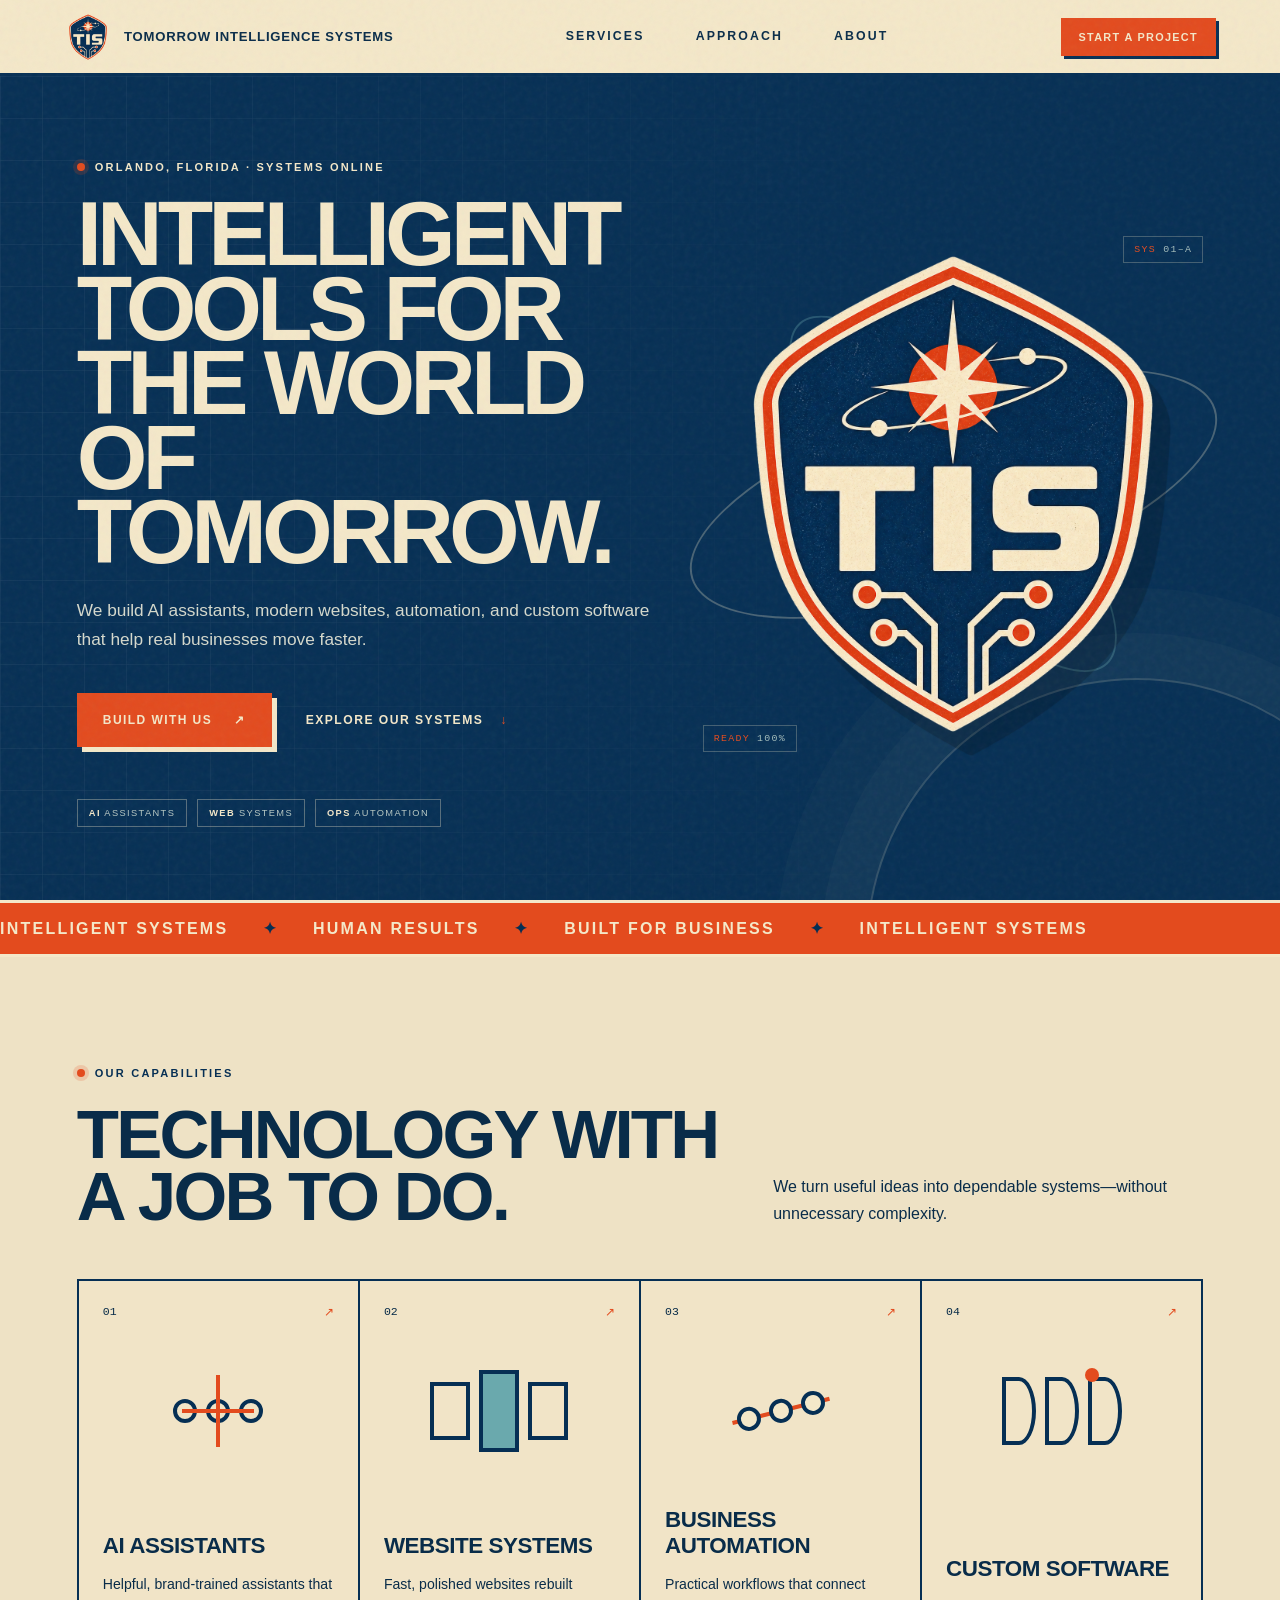
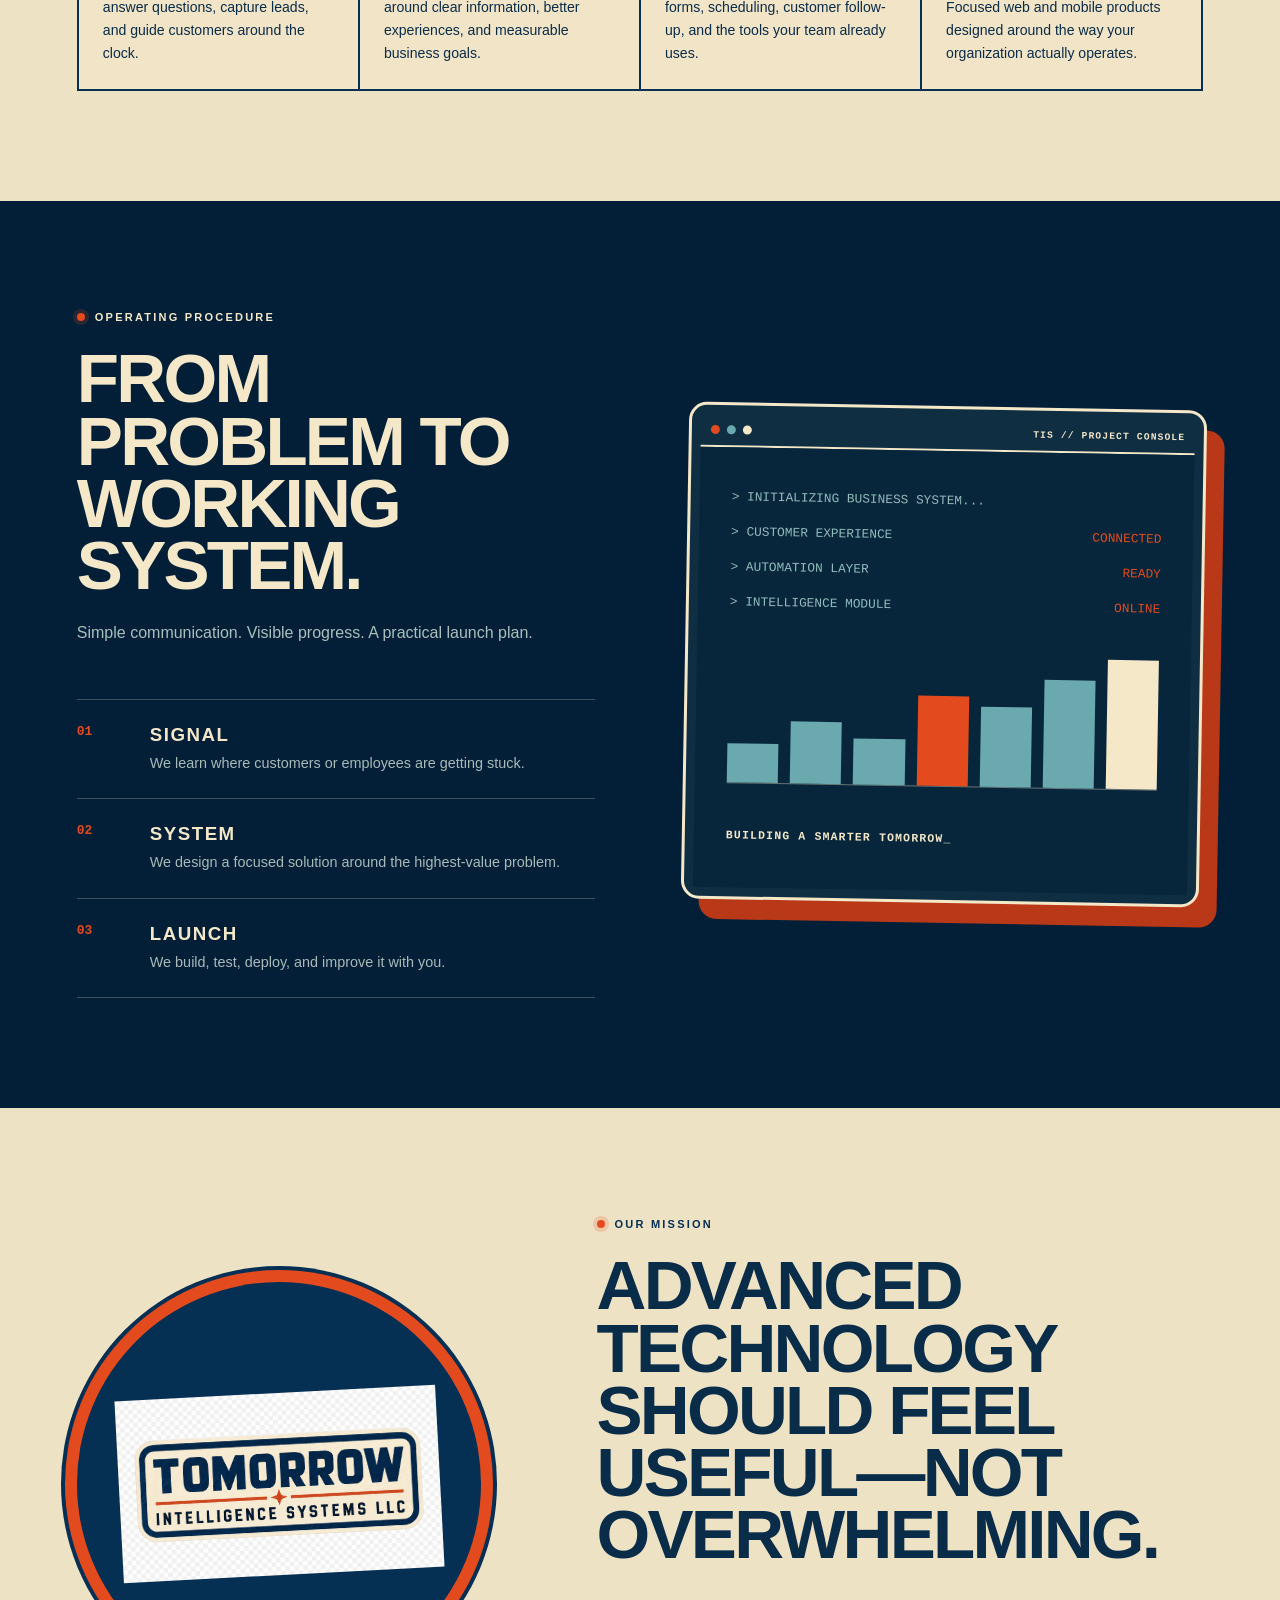
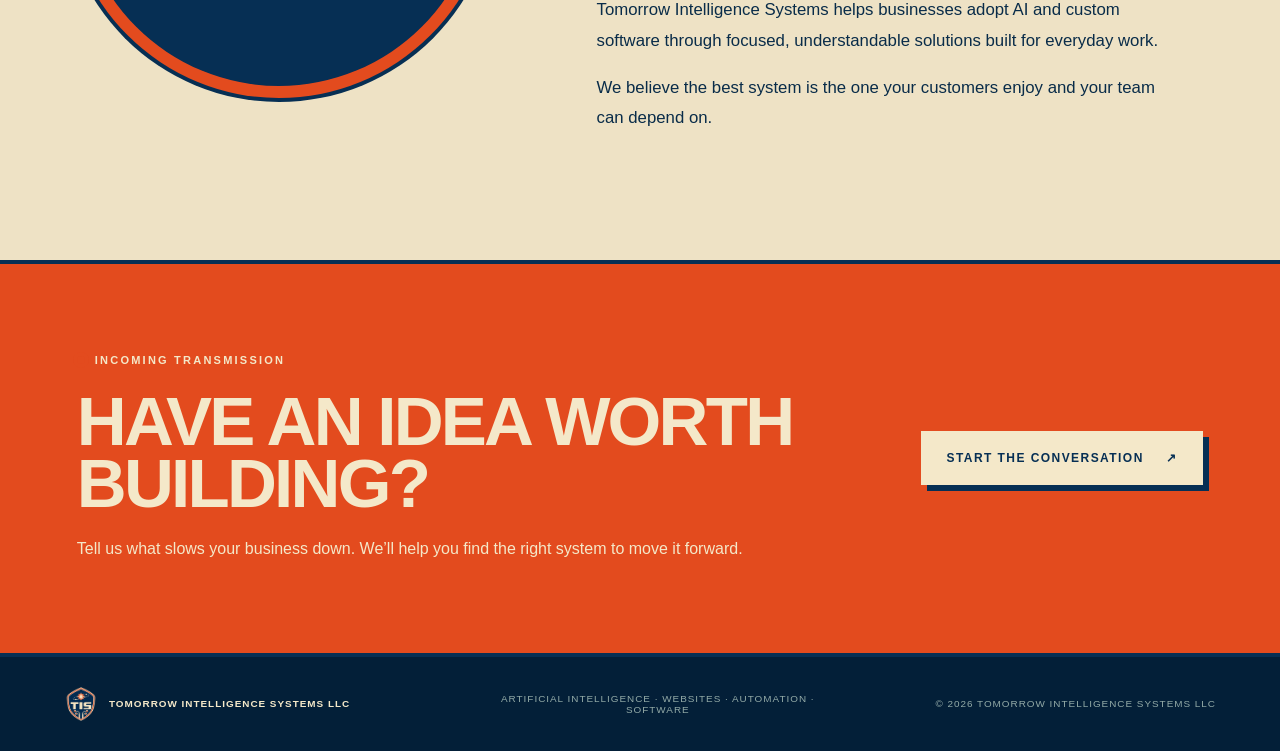
==== index.html @ aafe3230 "File uplaods for website" ====
<!doctype html>
<html lang="en">
<head>
  <meta charset="UTF-8" />
  <meta name="viewport" content="width=device-width, initial-scale=1.0" />
  <meta name="description" content="Tomorrow Intelligence Systems builds AI assistants, websites, automation, and custom software." />
  <title>Tomorrow Intelligence Systems</title>
  <link rel="stylesheet" href="styles.css" />
</head>
<body>
  <main>
    <header class="site-header">
      <a class="brand" href="#top" aria-label="Tomorrow Intelligence Systems home">
        <img src="tis-shield.png" alt="" class="brand-shield" />
        <span>Tomorrow Intelligence Systems</span>
      </a>
      <nav aria-label="Primary navigation">
        <a href="#services">Services</a>
        <a href="#approach">Approach</a>
        <a href="#about">About</a>
      </nav>
      <a class="button button-small" href="#contact">Start a project</a>
    </header>

    <section class="hero" id="top">
      <div class="hero-grid" aria-hidden="true"></div>
      <div class="hero-copy">
        <p class="eyebrow"><span></span> Orlando, Florida · Systems online</p>
        <h1>Intelligent tools for the world of tomorrow.</h1>
        <p class="hero-lede">We build AI assistants, modern websites, automation, and custom software that help real businesses move faster.</p>
        <div class="hero-actions">
          <a class="button" href="#contact">Build with us <span>↗</span></a>
          <a class="text-link" href="#services">Explore our systems <span>↓</span></a>
        </div>
        <div class="status-strip">
          <span><b>AI</b> ASSISTANTS</span>
          <span><b>WEB</b> SYSTEMS</span>
          <span><b>OPS</b> AUTOMATION</span>
        </div>
      </div>
      <div class="hero-mark">
        <div class="orbit orbit-one"></div>
        <div class="orbit orbit-two"></div>
        <img src="tis-shield.png" alt="Tomorrow Intelligence Systems TIS shield" />
        <div class="telemetry telemetry-top"><span>SYS</span> 01–A</div>
        <div class="telemetry telemetry-bottom"><span>READY</span> 100%</div>
      </div>
    </section>

    <section class="marquee" aria-label="Company capabilities">
      <div>INTELLIGENT SYSTEMS <i>✦</i> HUMAN RESULTS <i>✦</i> BUILT FOR BUSINESS <i>✦</i> INTELLIGENT SYSTEMS</div>
    </section>

    <section class="section services" id="services">
      <div class="section-heading">
        <div><p class="eyebrow dark"><span></span> Our capabilities</p><h2>Technology with a job to do.</h2></div>
        <p>We turn useful ideas into dependable systems—without unnecessary complexity.</p>
      </div>
      <div class="service-grid">
        <article class="service-card"><div class="card-top"><span>01</span><i>↗</i></div><div class="service-icon icon-01" aria-hidden="true"><b></b><b></b><b></b></div><h3>AI Assistants</h3><p>Helpful, brand-trained assistants that answer questions, capture leads, and guide customers around the clock.</p></article>
        <article class="service-card"><div class="card-top"><span>02</span><i>↗</i></div><div class="service-icon icon-02" aria-hidden="true"><b></b><b></b><b></b></div><h3>Website Systems</h3><p>Fast, polished websites rebuilt around clear information, better experiences, and measurable business goals.</p></article>
        <article class="service-card"><div class="card-top"><span>03</span><i>↗</i></div><div class="service-icon icon-03" aria-hidden="true"><b></b><b></b><b></b></div><h3>Business Automation</h3><p>Practical workflows that connect forms, scheduling, customer follow-up, and the tools your team already uses.</p></article>
        <article class="service-card"><div class="card-top"><span>04</span><i>↗</i></div><div class="service-icon icon-04" aria-hidden="true"><b></b><b></b><b></b></div><h3>Custom Software</h3><p>Focused web and mobile products designed around the way your organization actually operates.</p></article>
      </div>
    </section>

    <section class="section approach" id="approach">
      <div class="approach-panel">
        <p class="eyebrow"><span></span> Operating procedure</p><h2>From problem to working system.</h2>
        <p class="approach-intro">Simple communication. Visible progress. A practical launch plan.</p>
        <div class="steps">
          <div class="step"><strong>01</strong><div><h3>Signal</h3><p>We learn where customers or employees are getting stuck.</p></div></div>
          <div class="step"><strong>02</strong><div><h3>System</h3><p>We design a focused solution around the highest-value problem.</p></div></div>
          <div class="step"><strong>03</strong><div><h3>Launch</h3><p>We build, test, deploy, and improve it with you.</p></div></div>
        </div>
      </div>
      <div class="console" aria-hidden="true">
        <div class="console-bar"><span></span><span></span><span></span><b>TIS // PROJECT CONSOLE</b></div>
        <div class="console-screen">
          <p>&gt; INITIALIZING BUSINESS SYSTEM...</p><p>&gt; CUSTOMER EXPERIENCE <span>CONNECTED</span></p><p>&gt; AUTOMATION LAYER <span>READY</span></p><p>&gt; INTELLIGENCE MODULE <span>ONLINE</span></p>
          <div class="console-chart"><i></i><i></i><i></i><i></i><i></i><i></i><i></i></div><strong>BUILDING A SMARTER TOMORROW_</strong>
        </div>
      </div>
    </section>

    <section class="section about" id="about">
      <div class="about-mark"><img src="tis-nameplate.png" alt="Tomorrow Intelligence Systems LLC" /></div>
      <div class="about-copy">
        <p class="eyebrow dark"><span></span> Our mission</p><h2>Advanced technology should feel useful—not overwhelming.</h2>
        <p>Tomorrow Intelligence Systems helps businesses adopt AI and custom software through focused, understandable solutions built for everyday work.</p>
        <p>We believe the best system is the one your customers enjoy and your team can depend on.</p>
      </div>
    </section>

    <section class="contact" id="contact">
      <div><p class="eyebrow"><span></span> Incoming transmission</p><h2>Have an idea worth building?</h2><p>Tell us what slows your business down. We’ll help you find the right system to move it forward.</p></div>
      <a class="button button-light" href="mailto:hello@tomorrowintelligencesystems.com">Start the conversation <span>↗</span></a>
    </section>

    <footer>
      <div class="footer-brand"><img src="tis-shield.png" alt="" /><span>Tomorrow Intelligence Systems LLC</span></div>
      <p>Artificial intelligence · Websites · Automation · Software</p><p>© 2026 Tomorrow Intelligence Systems LLC</p>
    </footer>
  </main>
</body>
</html>
---- styles.css ----
:root { --navy:#062f54; --deep:#031f38; --cream:#f4e8c9; --paper:#eee2c5; --orange:#e34b1e; --orange-dark:#b93818; --teal:#6aa9ad; --ink:#092c49; }
*{box-sizing:border-box}html{scroll-behavior:smooth}body{margin:0;background:var(--paper);color:var(--ink);font-family:"Arial Narrow","Roboto Condensed",Arial,sans-serif}a{color:inherit;text-decoration:none}img{display:block;max-width:100%}
body::before{content:"";position:fixed;inset:0;pointer-events:none;z-index:20;opacity:.16;background-image:url("data:image/svg+xml,%3Csvg viewBox='0 0 180 180' xmlns='http://www.w3.org/2000/svg'%3E%3Cfilter id='n'%3E%3CfeTurbulence type='fractalNoise' baseFrequency='.85' numOctaves='3' stitchTiles='stitch'/%3E%3C/filter%3E%3Crect width='100%25' height='100%25' filter='url(%23n)' opacity='.32'/%3E%3C/svg%3E")}
.site-header{height:76px;display:flex;align-items:center;justify-content:space-between;gap:24px;padding:0 5vw;background:var(--cream);border-bottom:3px solid var(--navy);position:sticky;top:0;z-index:15}.brand{display:flex;align-items:center;gap:12px;font-weight:900;text-transform:uppercase;letter-spacing:.06em;font-size:.82rem}.brand-shield{width:48px;height:58px;object-fit:contain}nav{display:flex;gap:clamp(22px,4vw,52px);font-size:.77rem;font-weight:800;text-transform:uppercase;letter-spacing:.17em}nav a{padding:10px 0;border-bottom:2px solid transparent}nav a:hover{border-color:var(--orange)}
.button{display:inline-flex;align-items:center;justify-content:center;gap:22px;min-height:54px;padding:0 24px;background:var(--orange);color:var(--cream);border:2px solid var(--orange);box-shadow:5px 5px 0 var(--cream);font-weight:900;text-transform:uppercase;letter-spacing:.12em;font-size:.75rem;transition:.2s ease}.button:hover{transform:translate(3px,3px);box-shadow:2px 2px 0 var(--cream)}.button-small{min-height:38px;padding:0 16px;box-shadow:3px 3px 0 var(--navy);font-size:.68rem}
.hero{min-height:calc(100vh - 76px);position:relative;overflow:hidden;display:grid;grid-template-columns:1.08fr .92fr;align-items:center;gap:3vw;padding:72px 6vw 60px;background:var(--navy);color:var(--cream)}.hero::after{content:"";position:absolute;width:42vw;height:42vw;min-width:440px;min-height:440px;right:-10vw;bottom:-25vw;border:2px solid rgba(244,232,201,.18);border-radius:50%;box-shadow:0 0 0 45px rgba(244,232,201,.025),0 0 0 90px rgba(244,232,201,.02)}.hero-grid{position:absolute;inset:0;opacity:.09;background-image:linear-gradient(rgba(255,255,255,.5) 1px,transparent 1px),linear-gradient(90deg,rgba(255,255,255,.5) 1px,transparent 1px);background-size:42px 42px;mask-image:linear-gradient(90deg,#000,transparent 75%)}.hero-copy,.hero-mark{position:relative;z-index:2}
.eyebrow{display:flex;align-items:center;gap:10px;margin:0 0 24px;color:var(--cream);font-size:.69rem;font-weight:900;letter-spacing:.2em;text-transform:uppercase}.eyebrow span{width:8px;height:8px;background:var(--orange);border-radius:50%;box-shadow:0 0 0 4px rgba(227,75,30,.18)}.eyebrow.dark{color:var(--navy)}h1,h2,h3,p{margin-top:0}h1{max-width:780px;margin-bottom:26px;font-size:clamp(4rem,7.1vw,8.2rem);line-height:.82;letter-spacing:-.055em;text-transform:uppercase}.hero-lede{max-width:670px;color:#d5d9cd;font-family:Arial,sans-serif;font-size:clamp(1rem,1.35vw,1.25rem);line-height:1.7}.hero-actions{display:flex;align-items:center;gap:34px;margin:38px 0 52px}.text-link{font-size:.76rem;font-weight:900;letter-spacing:.12em;text-transform:uppercase}.text-link span{color:var(--orange);margin-left:12px}.status-strip{display:flex;gap:10px;flex-wrap:wrap}.status-strip span{padding:8px 11px;border:1px solid rgba(244,232,201,.34);color:#b9cac5;font-size:.58rem;letter-spacing:.15em}.status-strip b{color:var(--cream)}
.hero-mark{min-height:600px;display:grid;place-items:center}.hero-mark img{width:min(38vw,510px);position:relative;z-index:3;filter:drop-shadow(18px 24px 0 rgba(0,0,0,.18))}.orbit{position:absolute;width:110%;height:32%;border:2px solid rgba(244,232,201,.28);border-radius:50%;transform:rotate(-18deg)}.orbit-two{width:92%;height:25%;transform:rotate(48deg);border-color:rgba(106,169,173,.32)}.telemetry{position:absolute;padding:7px 10px;border:1px solid rgba(244,232,201,.26);color:#a5bebc;font-family:monospace;font-size:.62rem;letter-spacing:.13em}.telemetry span{color:var(--orange)}.telemetry-top{top:7%;right:0}.telemetry-bottom{left:0;bottom:7%}
.marquee{overflow:hidden;padding:16px 0;background:var(--orange);color:var(--cream);border-block:3px solid var(--cream);font-weight:900;letter-spacing:.14em;white-space:nowrap;text-transform:uppercase}.marquee div{width:max-content;animation:travel 22s linear infinite}.marquee i{padding:0 28px;font-style:normal;color:var(--navy)}@keyframes travel{to{transform:translateX(-35%)}}
.section{padding:110px 6vw}.section-heading{display:flex;align-items:flex-end;justify-content:space-between;gap:40px;margin-bottom:52px}.section-heading h2,.approach h2,.about h2,.contact h2{max-width:820px;margin:0;font-size:clamp(2.8rem,5.4vw,6rem);line-height:.9;letter-spacing:-.04em;text-transform:uppercase}.section-heading>p{max-width:430px;margin:0;font-family:Arial,sans-serif;line-height:1.7}
.service-grid{display:grid;grid-template-columns:repeat(4,1fr);border-top:2px solid var(--navy);border-left:2px solid var(--navy)}.service-card{min-height:410px;padding:24px;border-right:2px solid var(--navy);border-bottom:2px solid var(--navy);background:rgba(244,232,201,.54);display:flex;flex-direction:column}.card-top{display:flex;justify-content:space-between;font-family:monospace;font-size:.72rem}.card-top i{color:var(--orange);font-style:normal}.service-icon{height:120px;margin:32px 0;position:relative;display:flex;align-items:center;justify-content:center;gap:9px}.service-icon b{display:block;width:24px;height:24px;border:4px solid var(--navy);border-radius:50%}.service-icon::before,.service-icon::after{content:"";position:absolute;background:var(--orange)}.icon-01::before{width:72px;height:4px}.icon-01::after{width:4px;height:72px}.icon-02 b{border-radius:0;width:40px;height:58px}.icon-02 b:nth-child(2){height:82px;background:var(--teal)}.icon-03{transform:rotate(-14deg)}.icon-03::before{width:100px;height:4px}.icon-03 b{background:var(--cream);z-index:2}.icon-04 b{border-radius:0 50% 50% 0;width:34px;height:68px}.icon-04::after{width:14px;height:14px;border-radius:50%;top:17px;right:34%}.service-card h3{margin:auto 0 14px;font-size:1.4rem;text-transform:uppercase;letter-spacing:-.02em}.service-card p{margin-bottom:0;font-family:Arial,sans-serif;font-size:.88rem;line-height:1.65}
.approach{display:grid;grid-template-columns:1fr 1fr;gap:7vw;background:var(--deep);color:var(--cream)}.approach-intro{max-width:500px;color:#aac0bc;font-family:Arial,sans-serif;line-height:1.65;margin-top:24px}.steps{margin-top:52px;border-top:1px solid rgba(244,232,201,.24)}.step{display:grid;grid-template-columns:55px 1fr;gap:18px;padding:24px 0;border-bottom:1px solid rgba(244,232,201,.24)}.step strong{color:var(--orange);font-family:monospace}.step h3{margin-bottom:7px;text-transform:uppercase;letter-spacing:.08em}.step p{margin:0;color:#a8bbb8;font-family:Arial,sans-serif;font-size:.9rem;line-height:1.5}
.console{align-self:center;border:3px solid var(--cream);border-radius:18px;padding:9px;background:#102e42;box-shadow:18px 20px 0 var(--orange-dark);transform:rotate(1deg)}.console-bar{display:flex;align-items:center;gap:7px;padding:10px;border-bottom:2px solid var(--cream)}.console-bar span{width:9px;height:9px;background:var(--orange);border-radius:50%}.console-bar span:nth-child(2){background:var(--teal)}.console-bar span:nth-child(3){background:var(--cream)}.console-bar b{margin-left:auto;font-family:monospace;font-size:.6rem;letter-spacing:.12em}.console-screen{min-height:440px;padding:42px 32px;background:#07263b;font-family:monospace;color:#91bdbc}.console-screen p{margin-bottom:20px;font-size:clamp(.65rem,1vw,.85rem)}.console-screen span{float:right;color:var(--orange)}.console-chart{height:130px;margin:44px 0;display:flex;align-items:end;gap:12px;border-bottom:1px solid rgba(244,232,201,.4)}.console-chart i{flex:1;height:30%;background:var(--teal)}.console-chart i:nth-child(2){height:48%}.console-chart i:nth-child(3){height:36%}.console-chart i:nth-child(4){height:70%;background:var(--orange)}.console-chart i:nth-child(5){height:62%}.console-chart i:nth-child(6){height:84%}.console-chart i:nth-child(7){height:100%;background:var(--cream)}.console-screen>strong{color:var(--cream);font-size:.72rem;letter-spacing:.1em}
.about{display:grid;grid-template-columns:.9fr 1.1fr;align-items:center;gap:9vw}.about-mark{padding:42px;background:var(--navy);border-radius:50%;aspect-ratio:1;display:grid;place-items:center;box-shadow:0 0 0 12px var(--orange),0 0 0 16px var(--navy)}.about-mark img{transform:rotate(-3deg)}.about-copy>p:not(.eyebrow){max-width:650px;font-family:Arial,sans-serif;font-size:1.05rem;line-height:1.8}.about-copy h2{margin-bottom:30px}
.contact{padding:90px 6vw;display:flex;align-items:center;justify-content:space-between;gap:50px;background:var(--orange);color:var(--cream);border-block:4px solid var(--navy)}.contact h2{max-width:780px}.contact p:not(.eyebrow){max-width:670px;margin:22px 0 0;font-family:Arial,sans-serif;line-height:1.65}.button-light{flex-shrink:0;background:var(--cream);color:var(--navy);border-color:var(--cream);box-shadow:6px 6px 0 var(--navy)}
footer{padding:30px 5vw;display:grid;grid-template-columns:1.1fr 1fr 1fr;align-items:center;gap:25px;background:var(--deep);color:#93aaa7;font-size:.62rem;letter-spacing:.1em;text-transform:uppercase}.footer-brand{display:flex;align-items:center;gap:11px;color:var(--cream);font-weight:900}.footer-brand img{width:34px}footer p{margin:0;text-align:center}footer p:last-child{text-align:right}
@media(max-width:1000px){nav{display:none}.hero{grid-template-columns:1fr;padding-top:70px}.hero-mark{min-height:470px}.hero-mark img{width:min(72vw,460px)}.service-grid{grid-template-columns:repeat(2,1fr)}.approach{grid-template-columns:1fr}.about{grid-template-columns:1fr}.about-mark{max-width:590px;margin:0 auto}.contact{align-items:flex-start;flex-direction:column}}
@media(max-width:650px){.site-header{height:66px;padding:0 18px}.brand span{display:none}.brand-shield{width:40px;height:48px}.button-small{font-size:.6rem}.hero{min-height:auto;padding:62px 22px 50px}h1{font-size:clamp(3.45rem,18vw,5.4rem)}.hero-actions{align-items:flex-start;flex-direction:column;gap:24px}.hero-mark{min-height:390px}.hero-mark img{width:82vw}.section{padding:76px 22px}.section-heading{align-items:flex-start;flex-direction:column}.service-grid{grid-template-columns:1fr}.service-card{min-height:360px}.approach{padding-inline:22px}.console-screen{min-height:360px;padding:30px 18px}.about-mark{padding:24px}.contact{padding:70px 22px}footer{grid-template-columns:1fr;text-align:left}footer p,footer p:last-child{text-align:left}}
@media(prefers-reduced-motion:reduce){*{scroll-behavior:auto!important;animation-duration:.01ms!important;animation-iteration-count:1!important}}
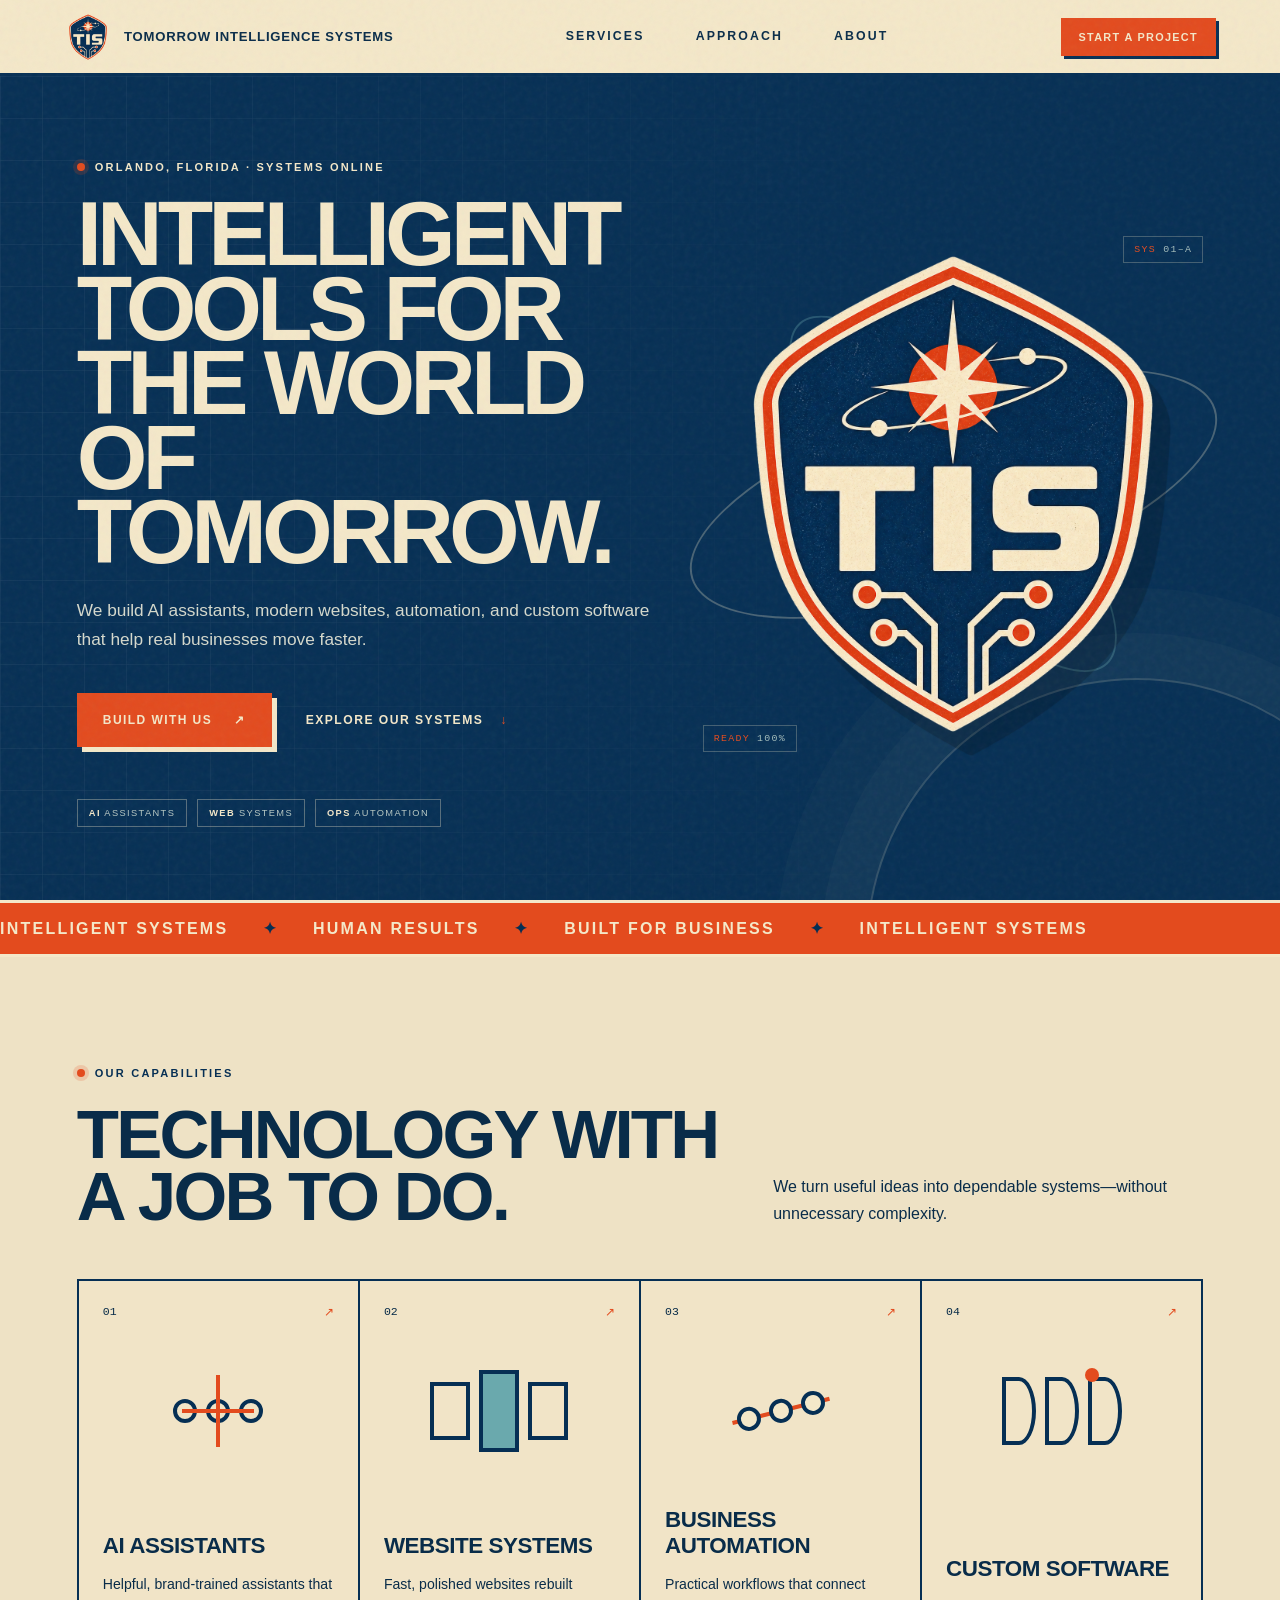
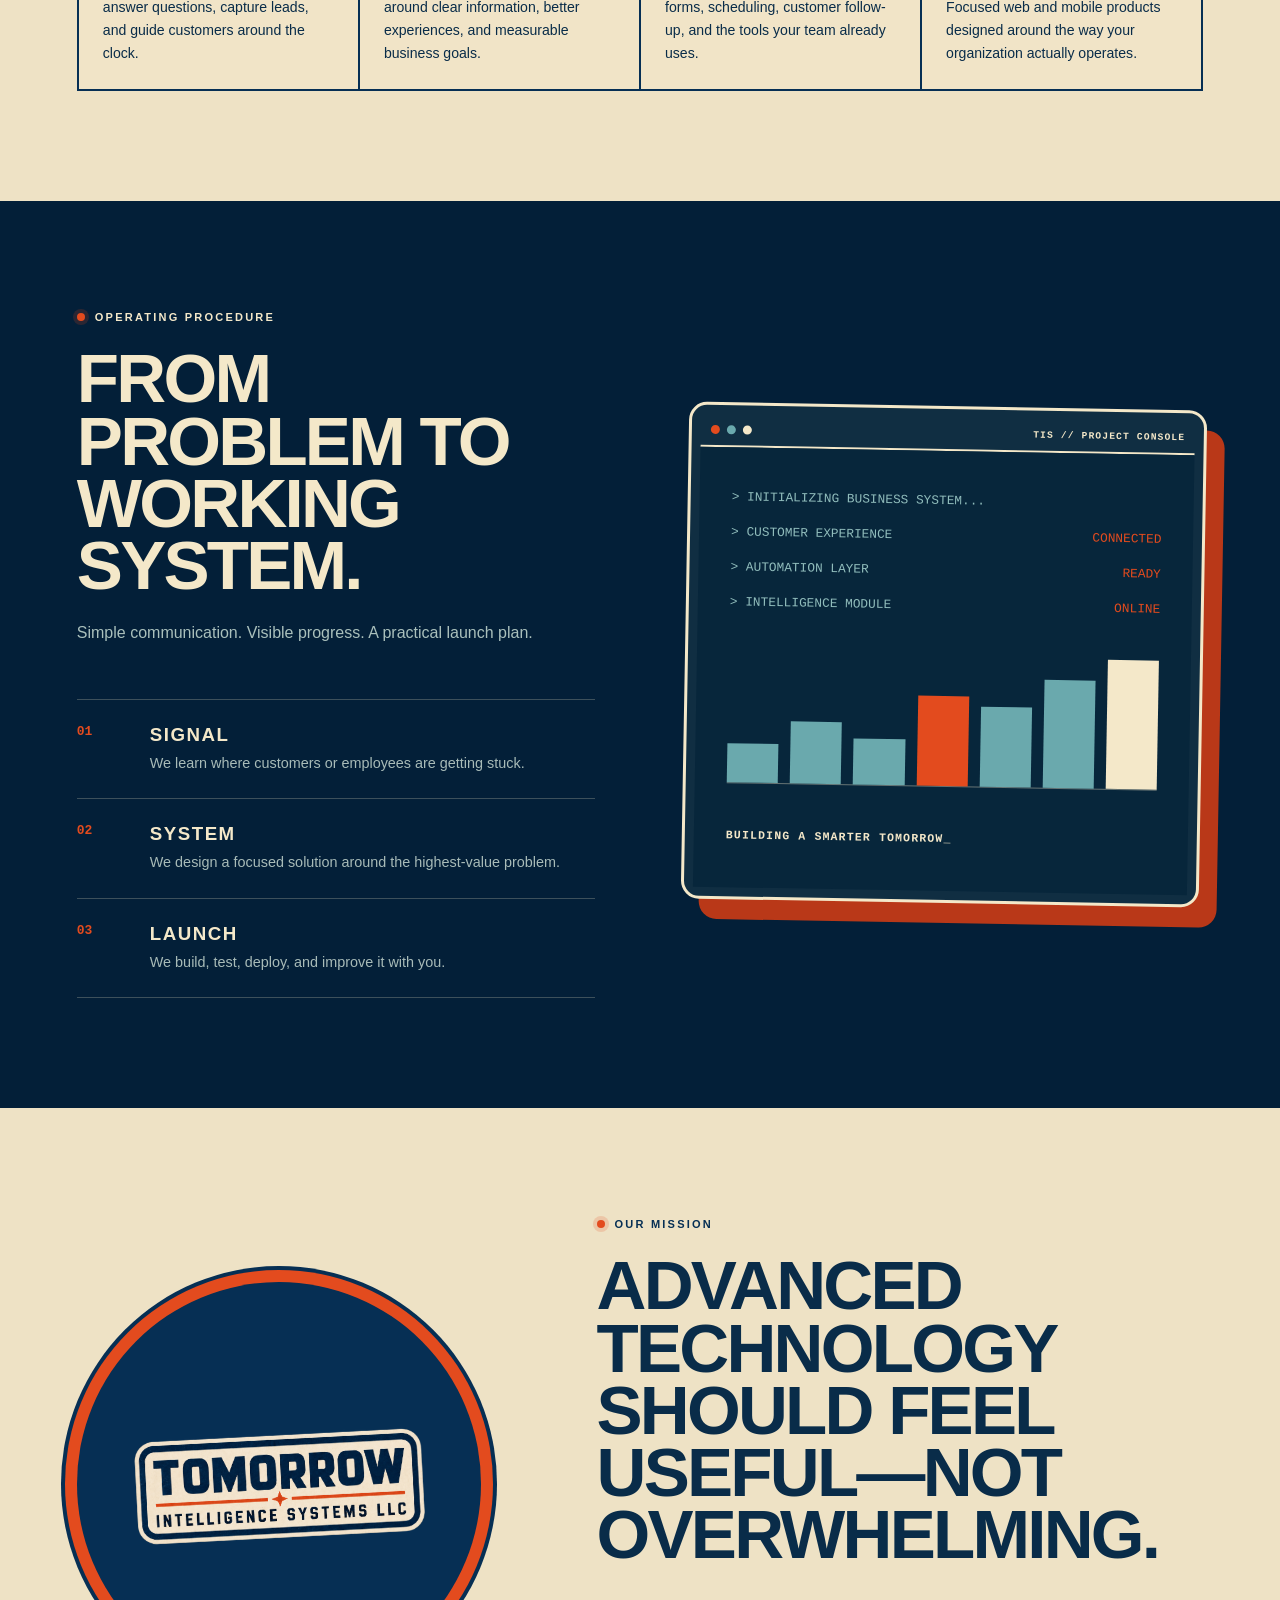
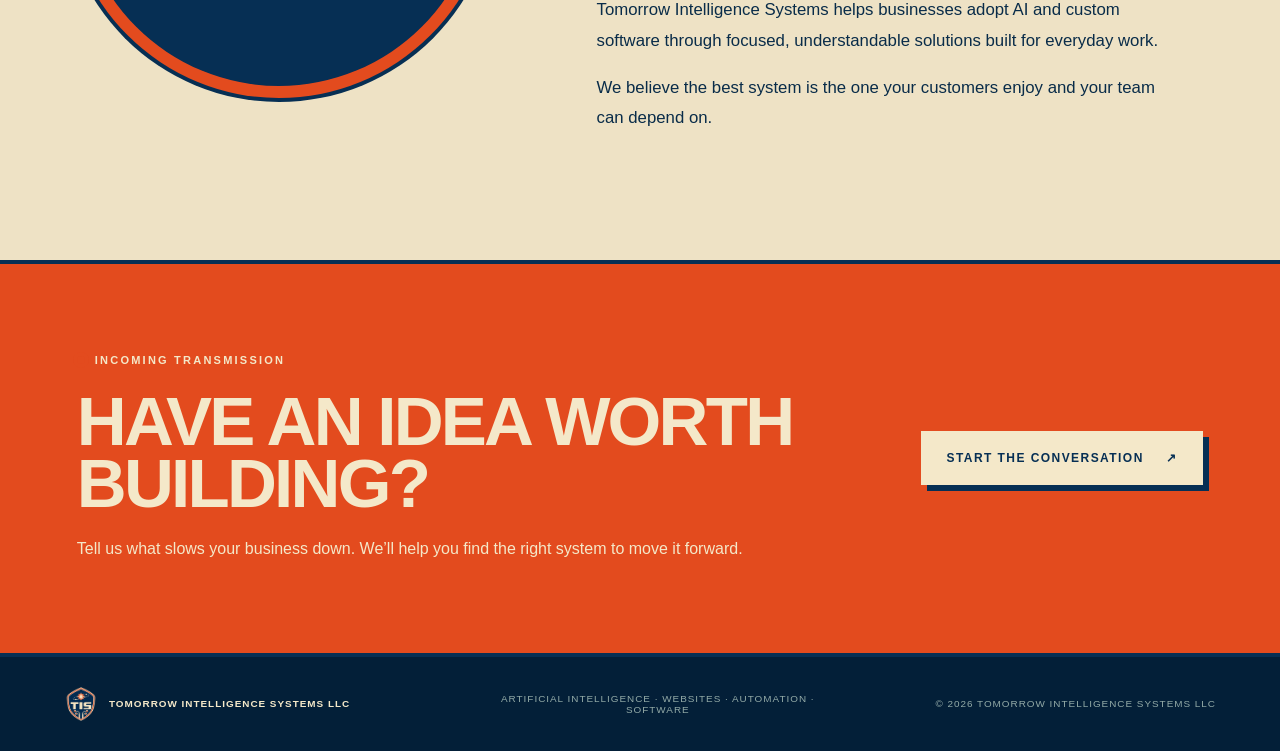
==== commit c50c8cfe: "Update contact email in index.html" ====
--- a/index.html
+++ b/index.html
@@ -94,7 +94,7 @@
 
     <section class="contact" id="contact">
       <div><p class="eyebrow"><span></span> Incoming transmission</p><h2>Have an idea worth building?</h2><p>Tell us what slows your business down. We’ll help you find the right system to move it forward.</p></div>
-      <a class="button button-light" href="mailto:hello@tomorrowintelligencesystems.com">Start the conversation <span>↗</span></a>
+      <a class="button button-light" href="mailto:tomorrowintelligencesystems@gmail.com">Start the conversation <span>↗</span></a>
     </section>
 
     <footer>
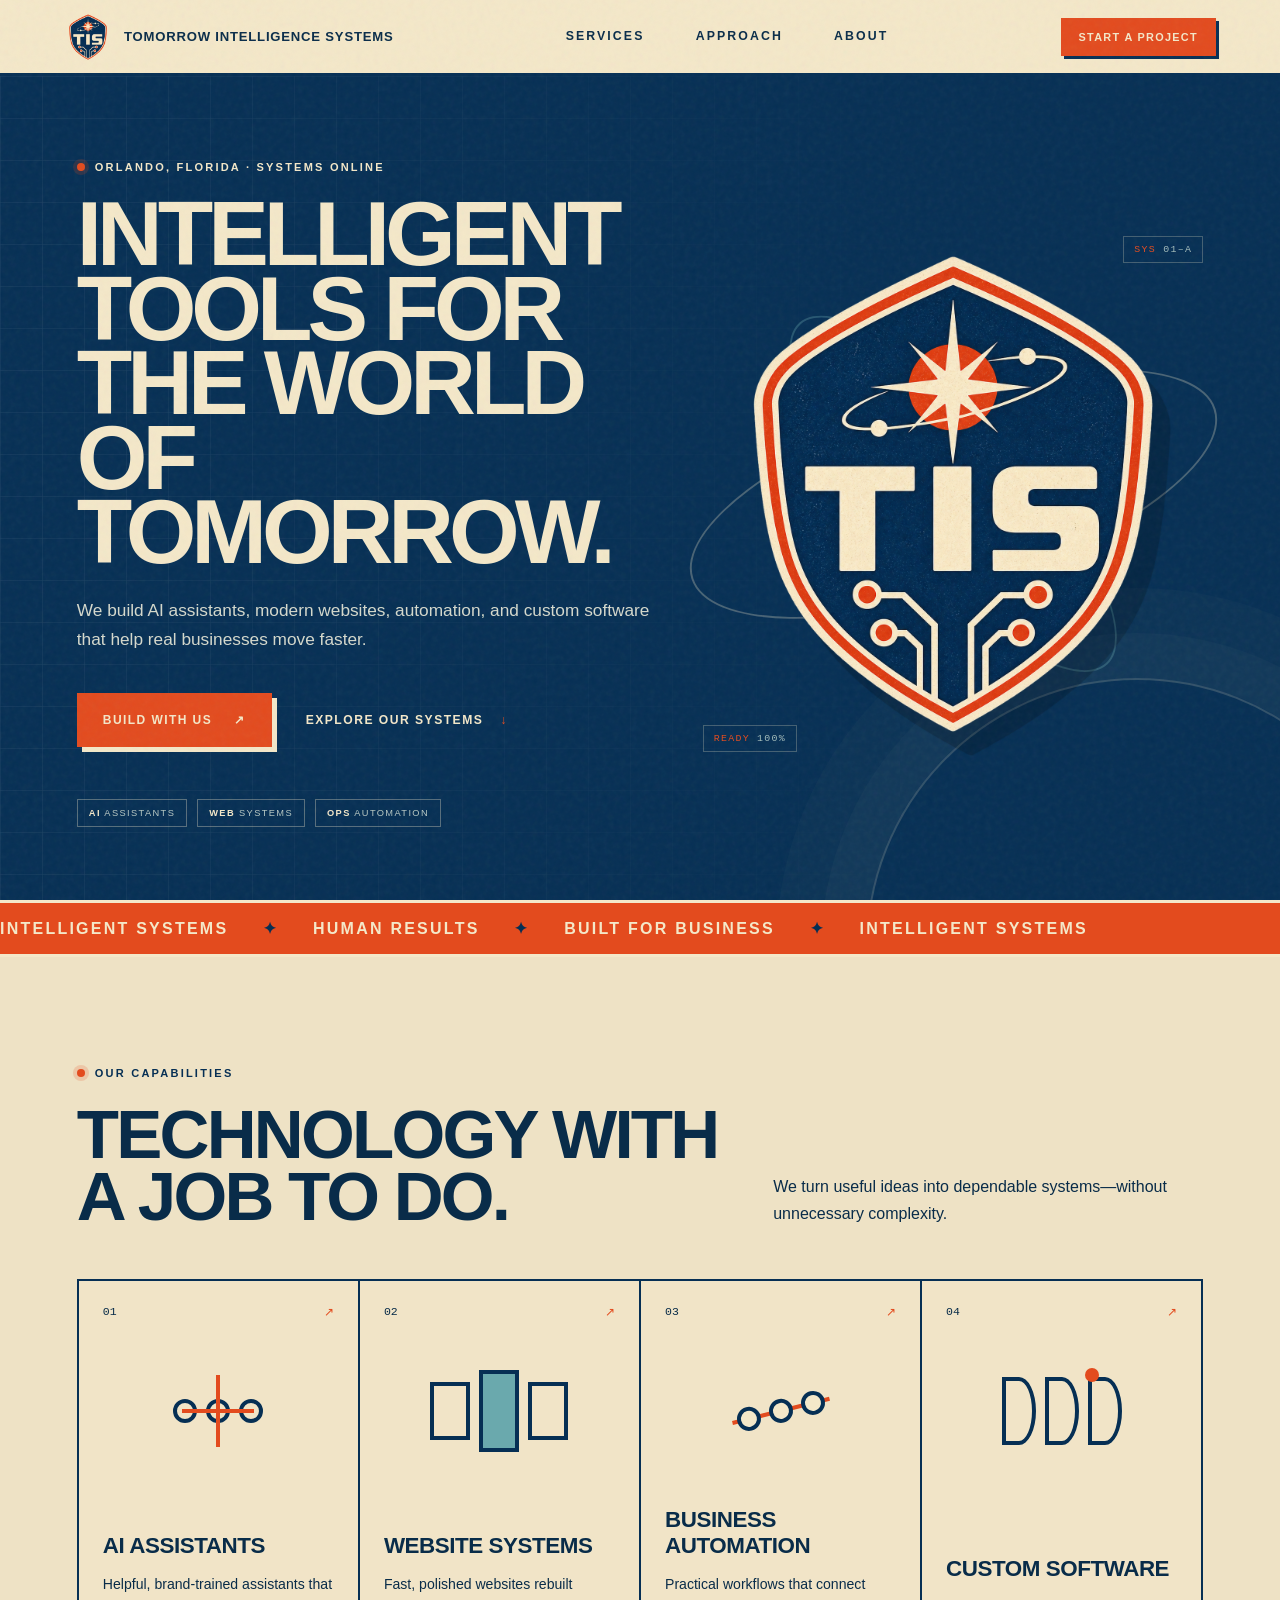
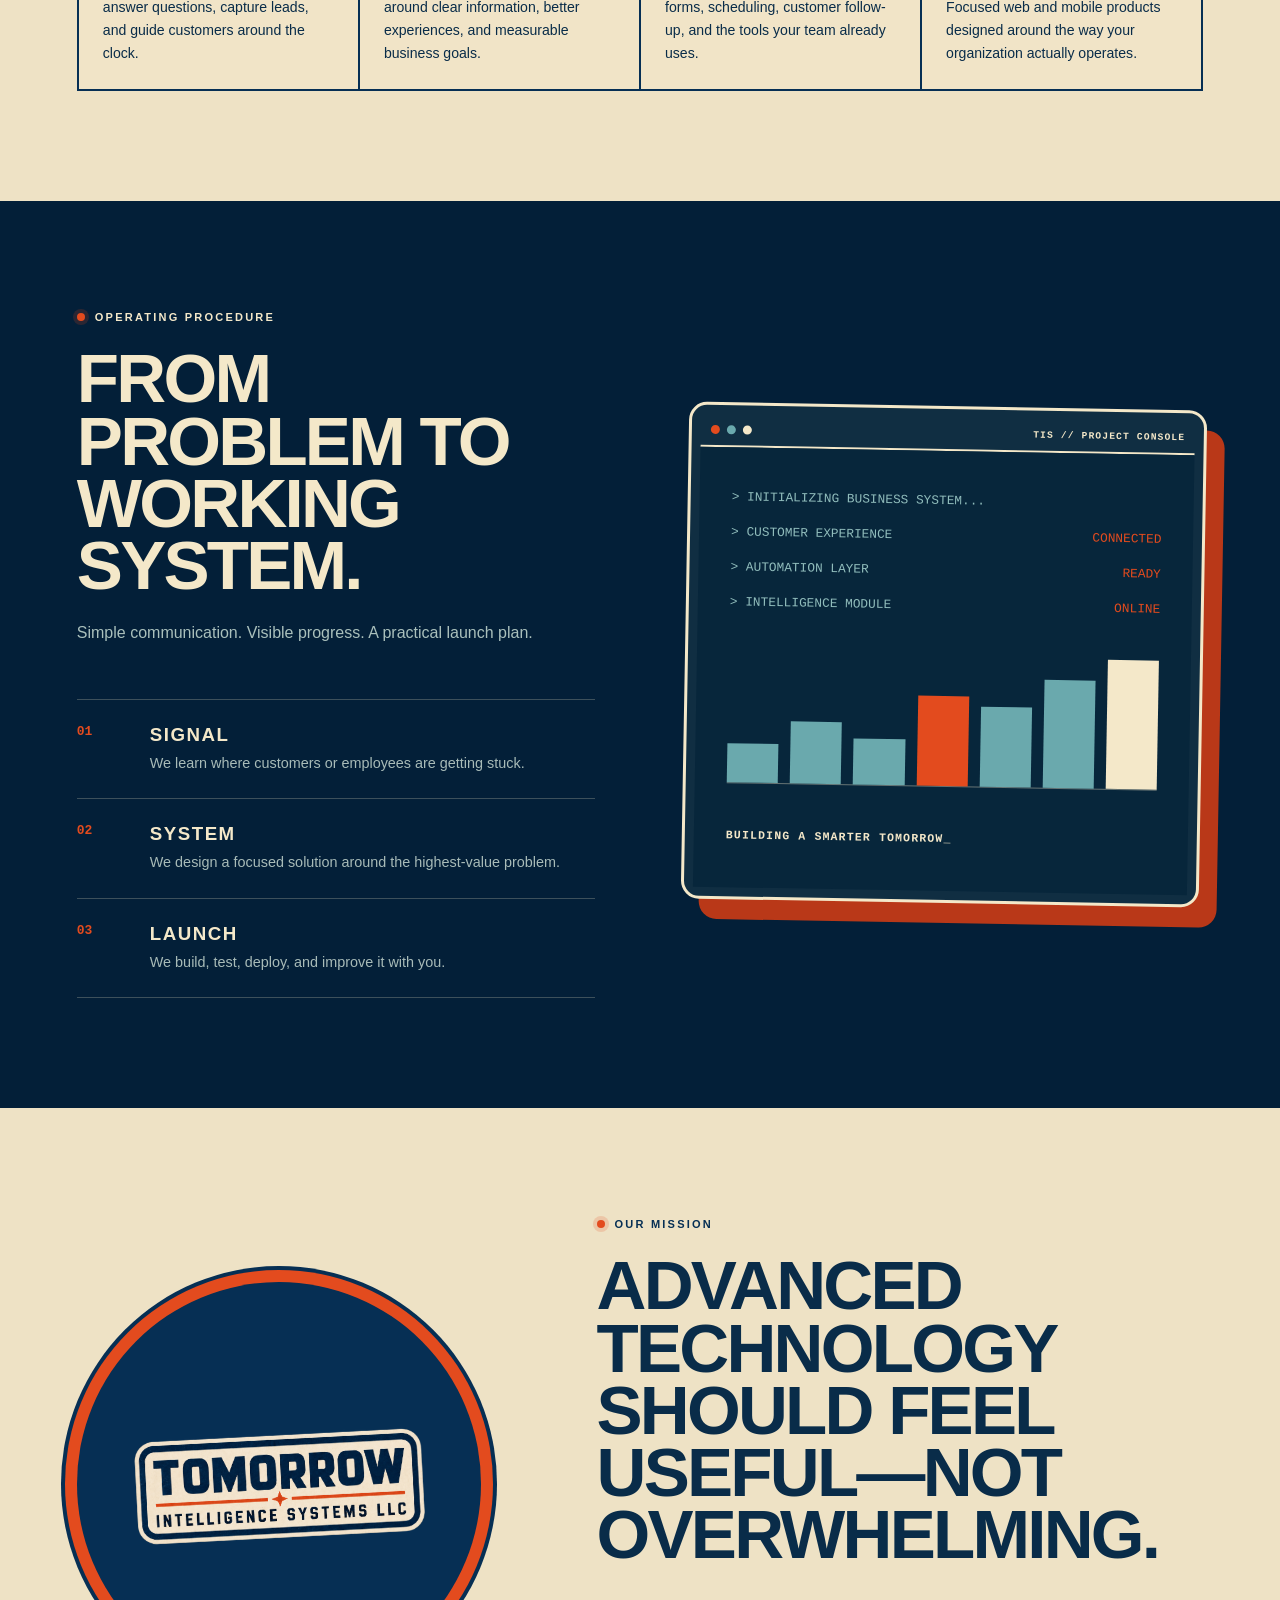
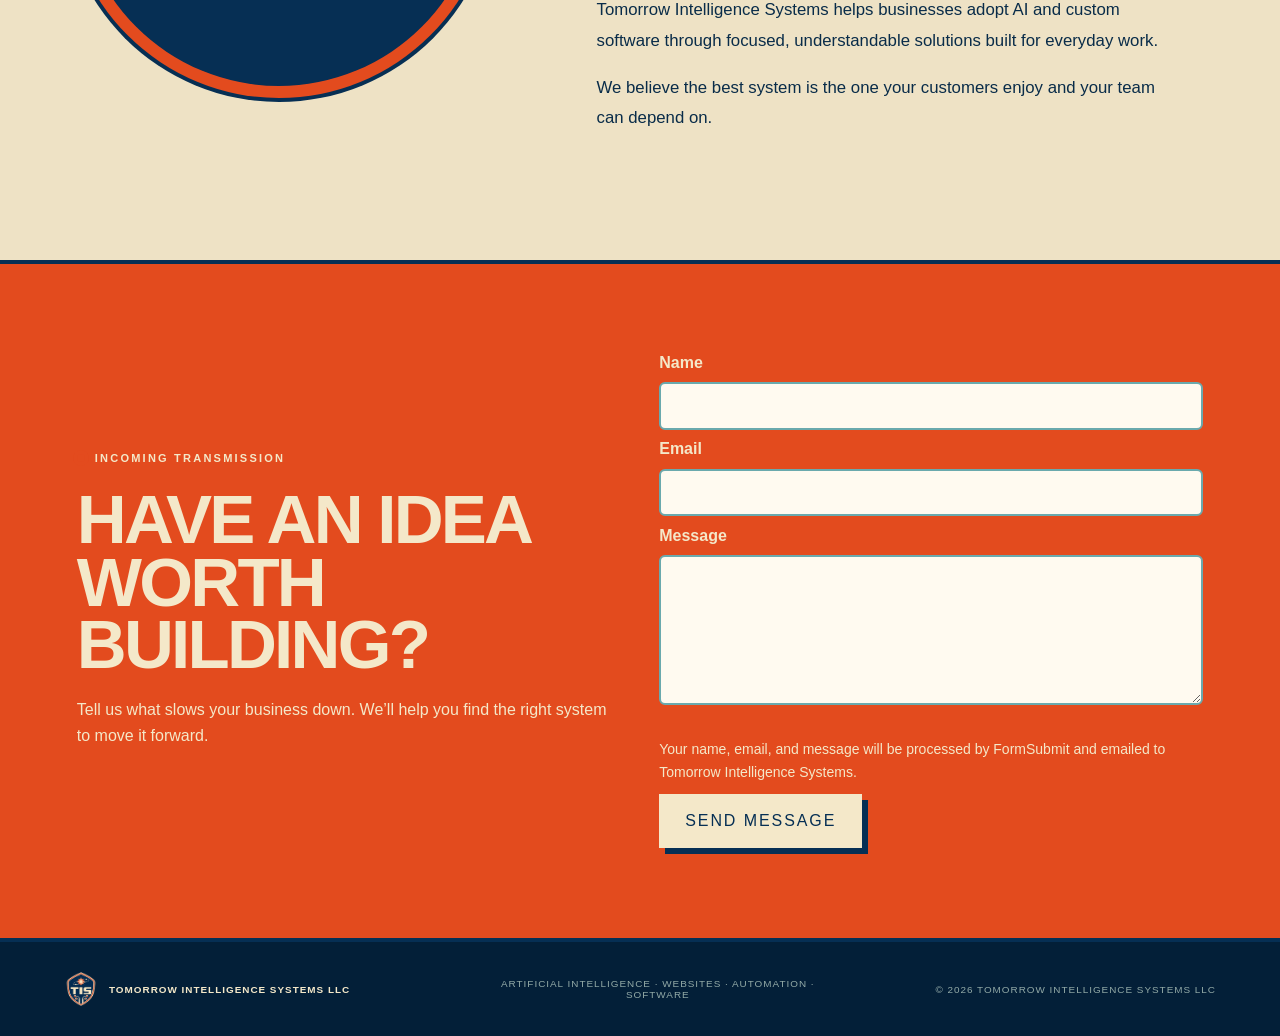
==== commit cd32cf63: "Refactor HTML structure and improve formatting" ====
--- a/index.html
+++ b/index.html
@@ -6,7 +6,76 @@
   <meta name="description" content="Tomorrow Intelligence Systems builds AI assistants, websites, automation, and custom software." />
   <title>Tomorrow Intelligence Systems</title>
   <link rel="stylesheet" href="styles.css" />
+
+  <style>
+    .contact-form {
+      width: 100%;
+      max-width: 34rem;
+      min-width: 0;
+      display: grid;
+      gap: 0.65rem;
+    }
+
+    .contact-form label {
+      font-size: 1rem;
+      font-weight: 700;
+      color: #f4e8c9;
+    }
+
+    .contact-form input,
+    .contact-form textarea {
+      box-sizing: border-box;
+      display: block;
+      width: 100%;
+      min-width: 0;
+      padding: 0.8rem 1rem;
+      border: 2px solid #6aa9ad;
+      border-radius: 6px;
+      background: #fffaf0;
+      color: #092c49;
+      font: inherit;
+      font-size: 1rem;
+    }
+
+    .contact-form textarea {
+      min-height: 150px;
+      resize: vertical;
+    }
+
+    .contact-form input:focus-visible,
+    .contact-form textarea:focus-visible,
+    .contact-form button:focus-visible {
+      outline: 3px solid #e34b1e;
+      outline-offset: 3px;
+    }
+
+    .contact-form .contact-note {
+      max-width: none;
+      margin: 0.25rem 0 0.5rem;
+      font-size: 0.875rem;
+      line-height: 1.5;
+    }
+
+    .contact-form button {
+      justify-self: start;
+      cursor: pointer;
+      font: inherit;
+    }
+
+    @media (max-width: 760px) {
+      .contact {
+        flex-direction: column;
+        align-items: stretch;
+        gap: 2rem;
+      }
+
+      .contact-form {
+        max-width: none;
+      }
+    }
+  </style>
 </head>
+
 <body>
   <main>
     <header class="site-header">
@@ -14,30 +83,41 @@
         <img src="tis-shield.png" alt="" class="brand-shield" />
         <span>Tomorrow Intelligence Systems</span>
       </a>
+
       <nav aria-label="Primary navigation">
         <a href="#services">Services</a>
         <a href="#approach">Approach</a>
         <a href="#about">About</a>
       </nav>
+
       <a class="button button-small" href="#contact">Start a project</a>
     </header>
 
     <section class="hero" id="top">
       <div class="hero-grid" aria-hidden="true"></div>
+
       <div class="hero-copy">
         <p class="eyebrow"><span></span> Orlando, Florida · Systems online</p>
         <h1>Intelligent tools for the world of tomorrow.</h1>
-        <p class="hero-lede">We build AI assistants, modern websites, automation, and custom software that help real businesses move faster.</p>
+        <p class="hero-lede">
+          We build AI assistants, modern websites, automation, and custom
+          software that help real businesses move faster.
+        </p>
+
         <div class="hero-actions">
           <a class="button" href="#contact">Build with us <span>↗</span></a>
-          <a class="text-link" href="#services">Explore our systems <span>↓</span></a>
-        </div>
+          <a class="text-link" href="#services">
+            Explore our systems <span>↓</span>
+          </a>
+        </div>
+
         <div class="status-strip">
           <span><b>AI</b> ASSISTANTS</span>
           <span><b>WEB</b> SYSTEMS</span>
           <span><b>OPS</b> AUTOMATION</span>
         </div>
       </div>
+
       <div class="hero-mark">
         <div class="orbit orbit-one"></div>
         <div class="orbit orbit-two"></div>
@@ -48,58 +128,219 @@
     </section>
 
     <section class="marquee" aria-label="Company capabilities">
-      <div>INTELLIGENT SYSTEMS <i>✦</i> HUMAN RESULTS <i>✦</i> BUILT FOR BUSINESS <i>✦</i> INTELLIGENT SYSTEMS</div>
+      <div>
+        INTELLIGENT SYSTEMS <i>✦</i> HUMAN RESULTS <i>✦</i>
+        BUILT FOR BUSINESS <i>✦</i> INTELLIGENT SYSTEMS
+      </div>
     </section>
 
     <section class="section services" id="services">
       <div class="section-heading">
-        <div><p class="eyebrow dark"><span></span> Our capabilities</p><h2>Technology with a job to do.</h2></div>
-        <p>We turn useful ideas into dependable systems—without unnecessary complexity.</p>
-      </div>
+        <div>
+          <p class="eyebrow dark"><span></span> Our capabilities</p>
+          <h2>Technology with a job to do.</h2>
+        </div>
+        <p>
+          We turn useful ideas into dependable systems—without unnecessary
+          complexity.
+        </p>
+      </div>
+
       <div class="service-grid">
-        <article class="service-card"><div class="card-top"><span>01</span><i>↗</i></div><div class="service-icon icon-01" aria-hidden="true"><b></b><b></b><b></b></div><h3>AI Assistants</h3><p>Helpful, brand-trained assistants that answer questions, capture leads, and guide customers around the clock.</p></article>
-        <article class="service-card"><div class="card-top"><span>02</span><i>↗</i></div><div class="service-icon icon-02" aria-hidden="true"><b></b><b></b><b></b></div><h3>Website Systems</h3><p>Fast, polished websites rebuilt around clear information, better experiences, and measurable business goals.</p></article>
-        <article class="service-card"><div class="card-top"><span>03</span><i>↗</i></div><div class="service-icon icon-03" aria-hidden="true"><b></b><b></b><b></b></div><h3>Business Automation</h3><p>Practical workflows that connect forms, scheduling, customer follow-up, and the tools your team already uses.</p></article>
-        <article class="service-card"><div class="card-top"><span>04</span><i>↗</i></div><div class="service-icon icon-04" aria-hidden="true"><b></b><b></b><b></b></div><h3>Custom Software</h3><p>Focused web and mobile products designed around the way your organization actually operates.</p></article>
+        <article class="service-card">
+          <div class="card-top"><span>01</span><i>↗</i></div>
+          <div class="service-icon icon-01" aria-hidden="true">
+            <b></b><b></b><b></b>
+          </div>
+          <h3>AI Assistants</h3>
+          <p>
+            Helpful, brand-trained assistants that answer questions, capture
+            leads, and guide customers around the clock.
+          </p>
+        </article>
+
+        <article class="service-card">
+          <div class="card-top"><span>02</span><i>↗</i></div>
+          <div class="service-icon icon-02" aria-hidden="true">
+            <b></b><b></b><b></b>
+          </div>
+          <h3>Website Systems</h3>
+          <p>
+            Fast, polished websites rebuilt around clear information, better
+            experiences, and measurable business goals.
+          </p>
+        </article>
+
+        <article class="service-card">
+          <div class="card-top"><span>03</span><i>↗</i></div>
+          <div class="service-icon icon-03" aria-hidden="true">
+            <b></b><b></b><b></b>
+          </div>
+          <h3>Business Automation</h3>
+          <p>
+            Practical workflows that connect forms, scheduling, customer
+            follow-up, and the tools your team already uses.
+          </p>
+        </article>
+
+        <article class="service-card">
+          <div class="card-top"><span>04</span><i>↗</i></div>
+          <div class="service-icon icon-04" aria-hidden="true">
+            <b></b><b></b><b></b>
+          </div>
+          <h3>Custom Software</h3>
+          <p>
+            Focused web and mobile products designed around the way your
+            organization actually operates.
+          </p>
+        </article>
       </div>
     </section>
 
     <section class="section approach" id="approach">
       <div class="approach-panel">
-        <p class="eyebrow"><span></span> Operating procedure</p><h2>From problem to working system.</h2>
-        <p class="approach-intro">Simple communication. Visible progress. A practical launch plan.</p>
+        <p class="eyebrow"><span></span> Operating procedure</p>
+        <h2>From problem to working system.</h2>
+        <p class="approach-intro">
+          Simple communication. Visible progress. A practical launch plan.
+        </p>
+
         <div class="steps">
-          <div class="step"><strong>01</strong><div><h3>Signal</h3><p>We learn where customers or employees are getting stuck.</p></div></div>
-          <div class="step"><strong>02</strong><div><h3>System</h3><p>We design a focused solution around the highest-value problem.</p></div></div>
-          <div class="step"><strong>03</strong><div><h3>Launch</h3><p>We build, test, deploy, and improve it with you.</p></div></div>
-        </div>
-      </div>
+          <div class="step">
+            <strong>01</strong>
+            <div>
+              <h3>Signal</h3>
+              <p>We learn where customers or employees are getting stuck.</p>
+            </div>
+          </div>
+
+          <div class="step">
+            <strong>02</strong>
+            <div>
+              <h3>System</h3>
+              <p>
+                We design a focused solution around the highest-value problem.
+              </p>
+            </div>
+          </div>
+
+          <div class="step">
+            <strong>03</strong>
+            <div>
+              <h3>Launch</h3>
+              <p>We build, test, deploy, and improve it with you.</p>
+            </div>
+          </div>
+        </div>
+      </div>
+
       <div class="console" aria-hidden="true">
-        <div class="console-bar"><span></span><span></span><span></span><b>TIS // PROJECT CONSOLE</b></div>
+        <div class="console-bar">
+          <span></span><span></span><span></span>
+          <b>TIS // PROJECT CONSOLE</b>
+        </div>
         <div class="console-screen">
-          <p>&gt; INITIALIZING BUSINESS SYSTEM...</p><p>&gt; CUSTOMER EXPERIENCE <span>CONNECTED</span></p><p>&gt; AUTOMATION LAYER <span>READY</span></p><p>&gt; INTELLIGENCE MODULE <span>ONLINE</span></p>
-          <div class="console-chart"><i></i><i></i><i></i><i></i><i></i><i></i><i></i></div><strong>BUILDING A SMARTER TOMORROW_</strong>
+          <p>&gt; INITIALIZING BUSINESS SYSTEM...</p>
+          <p>&gt; CUSTOMER EXPERIENCE <span>CONNECTED</span></p>
+          <p>&gt; AUTOMATION LAYER <span>READY</span></p>
+          <p>&gt; INTELLIGENCE MODULE <span>ONLINE</span></p>
+          <div class="console-chart">
+            <i></i><i></i><i></i><i></i><i></i><i></i><i></i>
+          </div>
+          <strong>BUILDING A SMARTER TOMORROW_</strong>
         </div>
       </div>
     </section>
 
     <section class="section about" id="about">
-      <div class="about-mark"><img src="tis-nameplate.png" alt="Tomorrow Intelligence Systems LLC" /></div>
+      <div class="about-mark">
+        <img src="tis-nameplate.png" alt="Tomorrow Intelligence Systems LLC" />
+      </div>
+
       <div class="about-copy">
-        <p class="eyebrow dark"><span></span> Our mission</p><h2>Advanced technology should feel useful—not overwhelming.</h2>
-        <p>Tomorrow Intelligence Systems helps businesses adopt AI and custom software through focused, understandable solutions built for everyday work.</p>
-        <p>We believe the best system is the one your customers enjoy and your team can depend on.</p>
+        <p class="eyebrow dark"><span></span> Our mission</p>
+        <h2>Advanced technology should feel useful—not overwhelming.</h2>
+        <p>
+          Tomorrow Intelligence Systems helps businesses adopt AI and custom
+          software through focused, understandable solutions built for everyday
+          work.
+        </p>
+        <p>
+          We believe the best system is the one your customers enjoy and your
+          team can depend on.
+        </p>
       </div>
     </section>
 
     <section class="contact" id="contact">
-      <div><p class="eyebrow"><span></span> Incoming transmission</p><h2>Have an idea worth building?</h2><p>Tell us what slows your business down. We’ll help you find the right system to move it forward.</p></div>
-      <a class="button button-light" href="mailto:tomorrowintelligencesystems@gmail.com">Start the conversation <span>↗</span></a>
+      <div>
+        <p class="eyebrow"><span></span> Incoming transmission</p>
+        <h2>Have an idea worth building?</h2>
+        <p>
+          Tell us what slows your business down. We’ll help you find the right
+          system to move it forward.
+        </p>
+      </div>
+
+      <form
+        class="contact-form"
+        action="https://formsubmit.co/tomorrowintelligencesystems@gmail.com"
+        method="POST"
+      >
+        <input
+          type="hidden"
+          name="_subject"
+          value="New TIS website inquiry"
+        />
+        <input type="hidden" name="_template" value="table" />
+
+        <label for="contact-name">Name</label>
+        <input
+          id="contact-name"
+          name="name"
+          type="text"
+          autocomplete="name"
+          maxlength="120"
+          required
+        />
+
+        <label for="contact-email">Email</label>
+        <input
+          id="contact-email"
+          name="email"
+          type="email"
+          autocomplete="email"
+          maxlength="254"
+          required
+        />
+
+        <label for="contact-message">Message</label>
+        <textarea
+          id="contact-message"
+          name="message"
+          rows="5"
+          maxlength="5000"
+          required
+        ></textarea>
+
+        <p class="contact-note">
+          Your name, email, and message will be processed by FormSubmit
+          and emailed to Tomorrow Intelligence Systems.
+        </p>
+
+        <button class="button button-light" type="submit">
+          Send message
+        </button>
+      </form>
     </section>
 
     <footer>
-      <div class="footer-brand"><img src="tis-shield.png" alt="" /><span>Tomorrow Intelligence Systems LLC</span></div>
-      <p>Artificial intelligence · Websites · Automation · Software</p><p>© 2026 Tomorrow Intelligence Systems LLC</p>
+      <div class="footer-brand">
+        <img src="tis-shield.png" alt="" />
+        <span>Tomorrow Intelligence Systems LLC</span>
+      </div>
+      <p>Artificial intelligence · Websites · Automation · Software</p>
+      <p>© 2026 Tomorrow Intelligence Systems LLC</p>
     </footer>
   </main>
 </body>
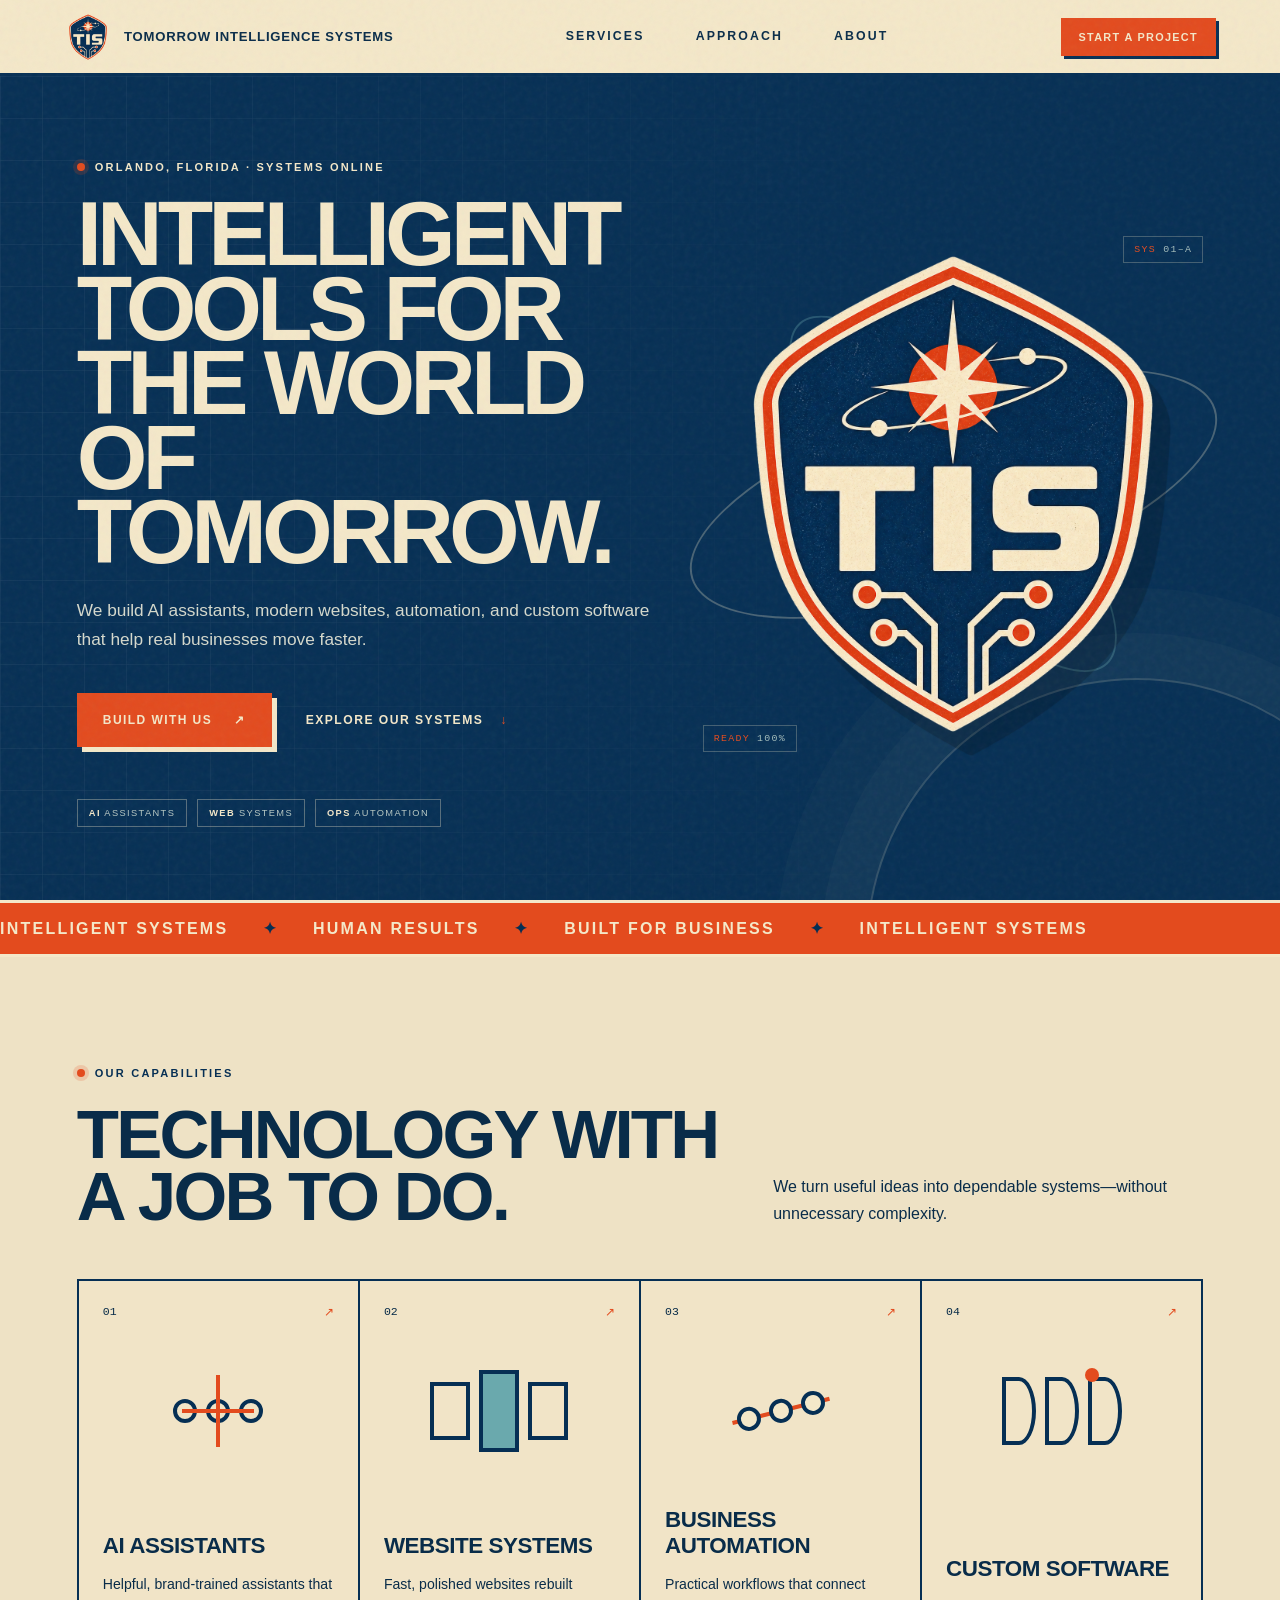
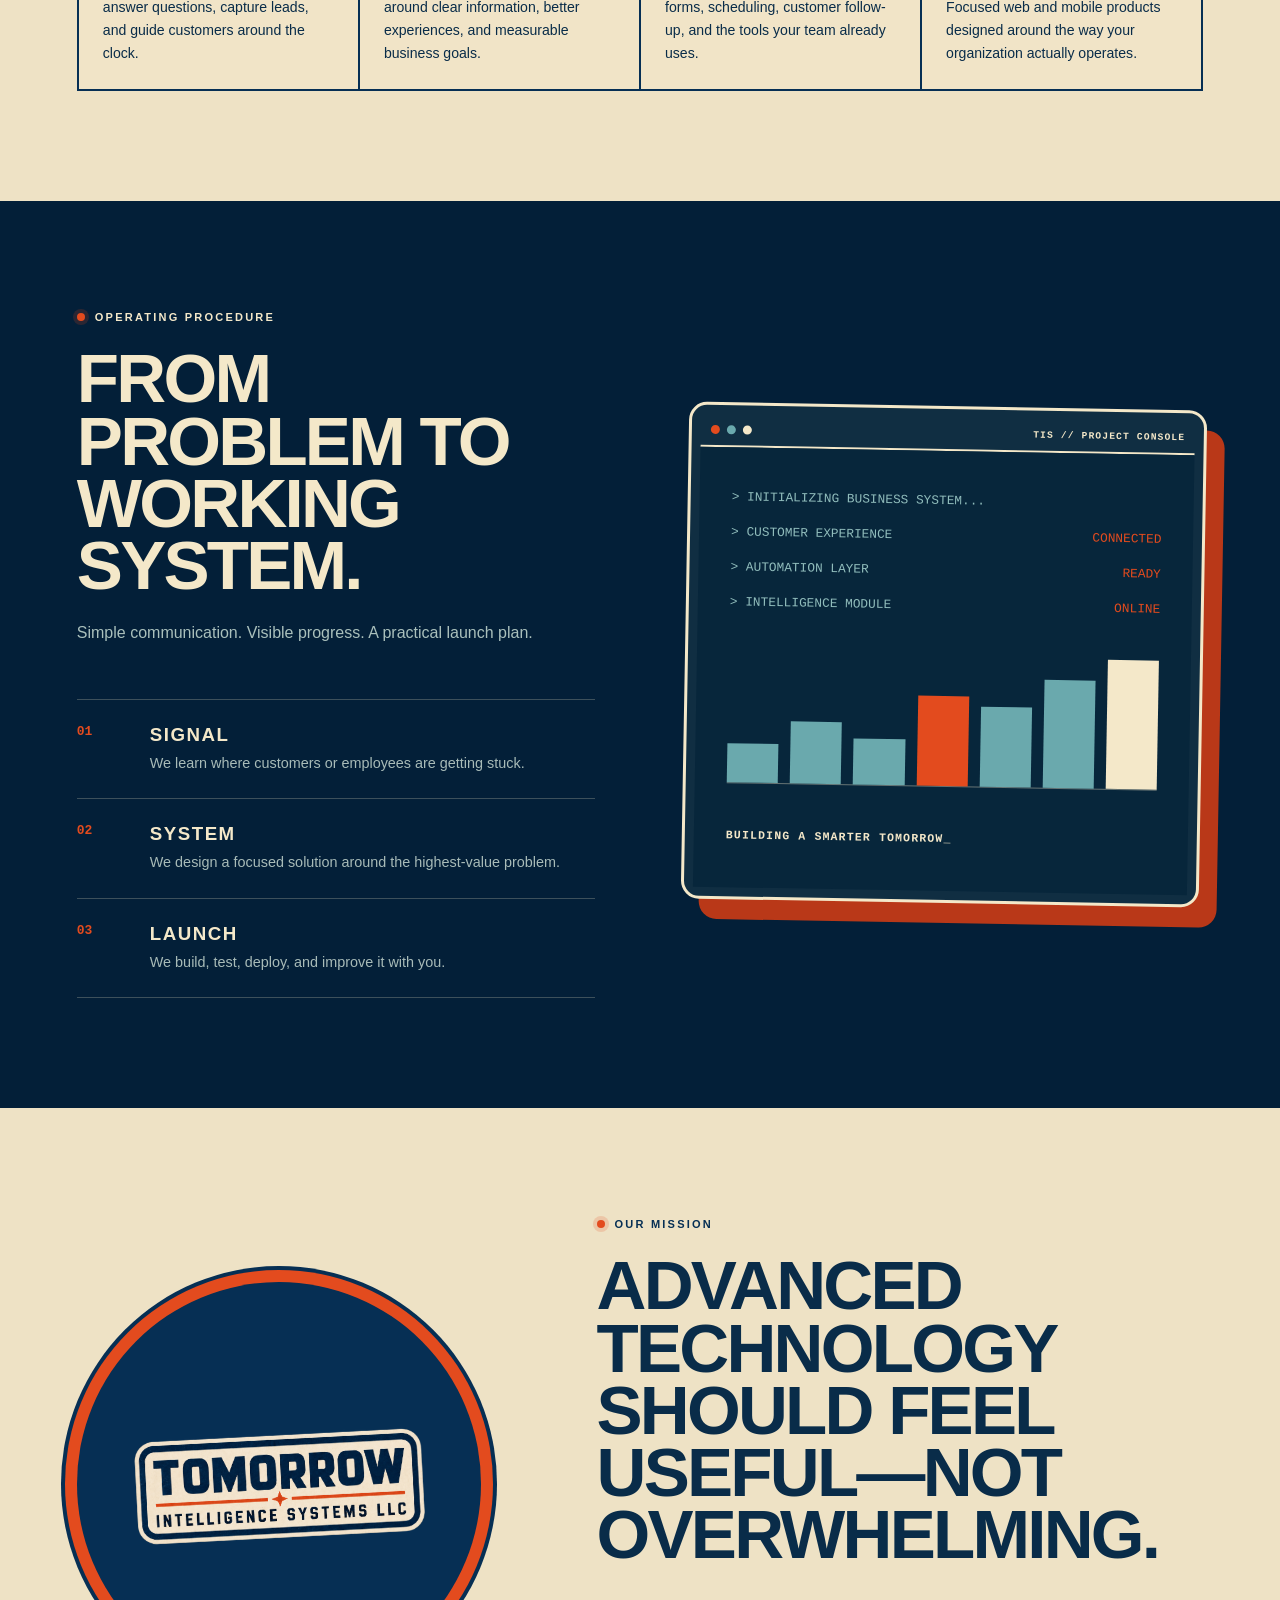
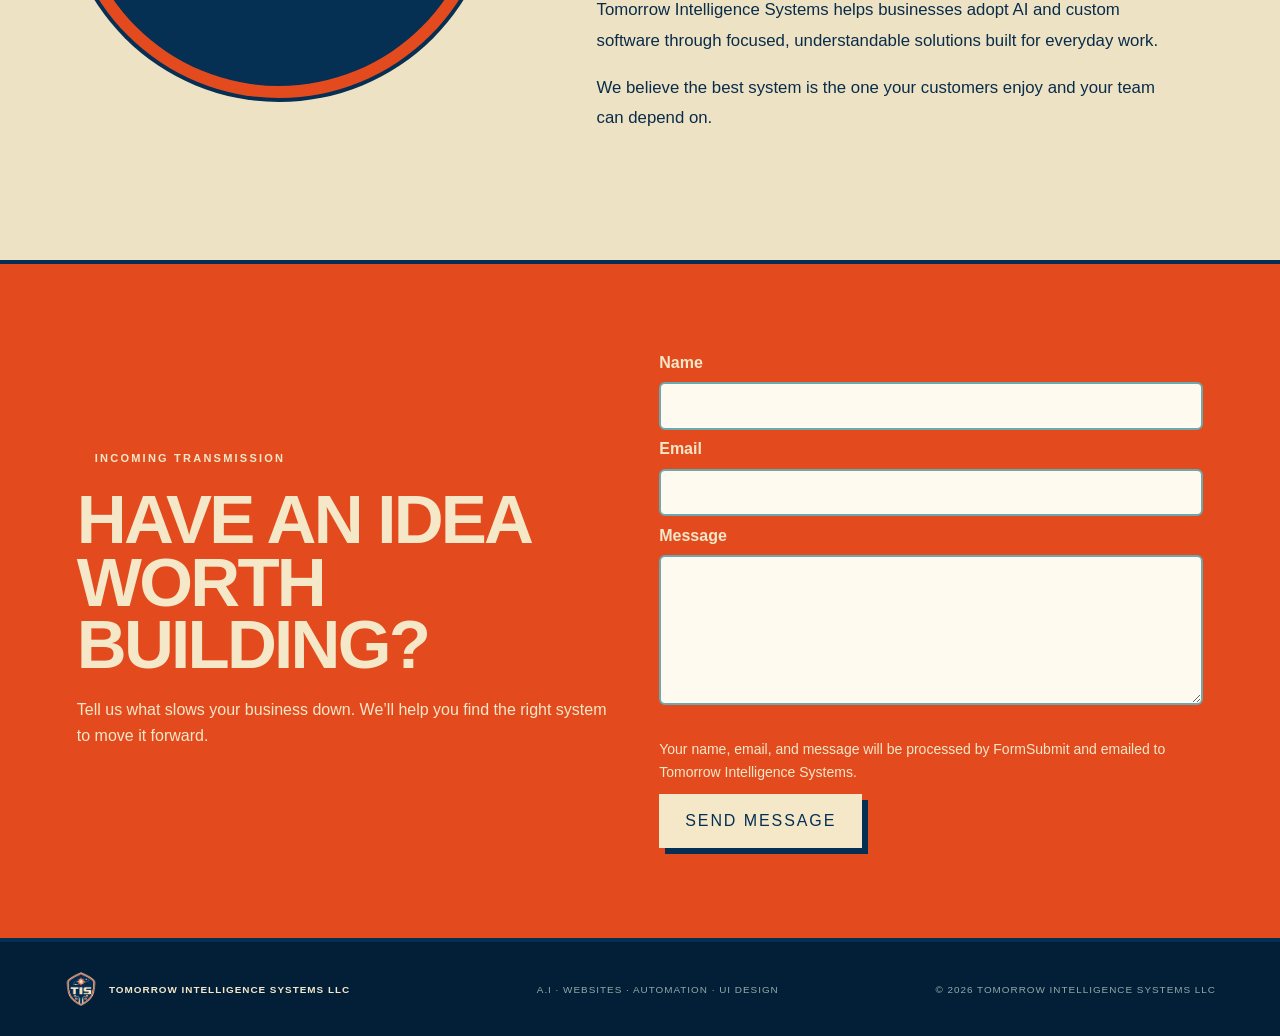
==== commit 849fe2be: "Update footer text for improved clarity" ====
--- a/index.html
+++ b/index.html
@@ -339,7 +339,7 @@
         <img src="tis-shield.png" alt="" />
         <span>Tomorrow Intelligence Systems LLC</span>
       </div>
-      <p>Artificial intelligence · Websites · Automation · Software</p>
+      <p> A.I · Websites · Automation · UI Design </p>
       <p>© 2026 Tomorrow Intelligence Systems LLC</p>
     </footer>
   </main>
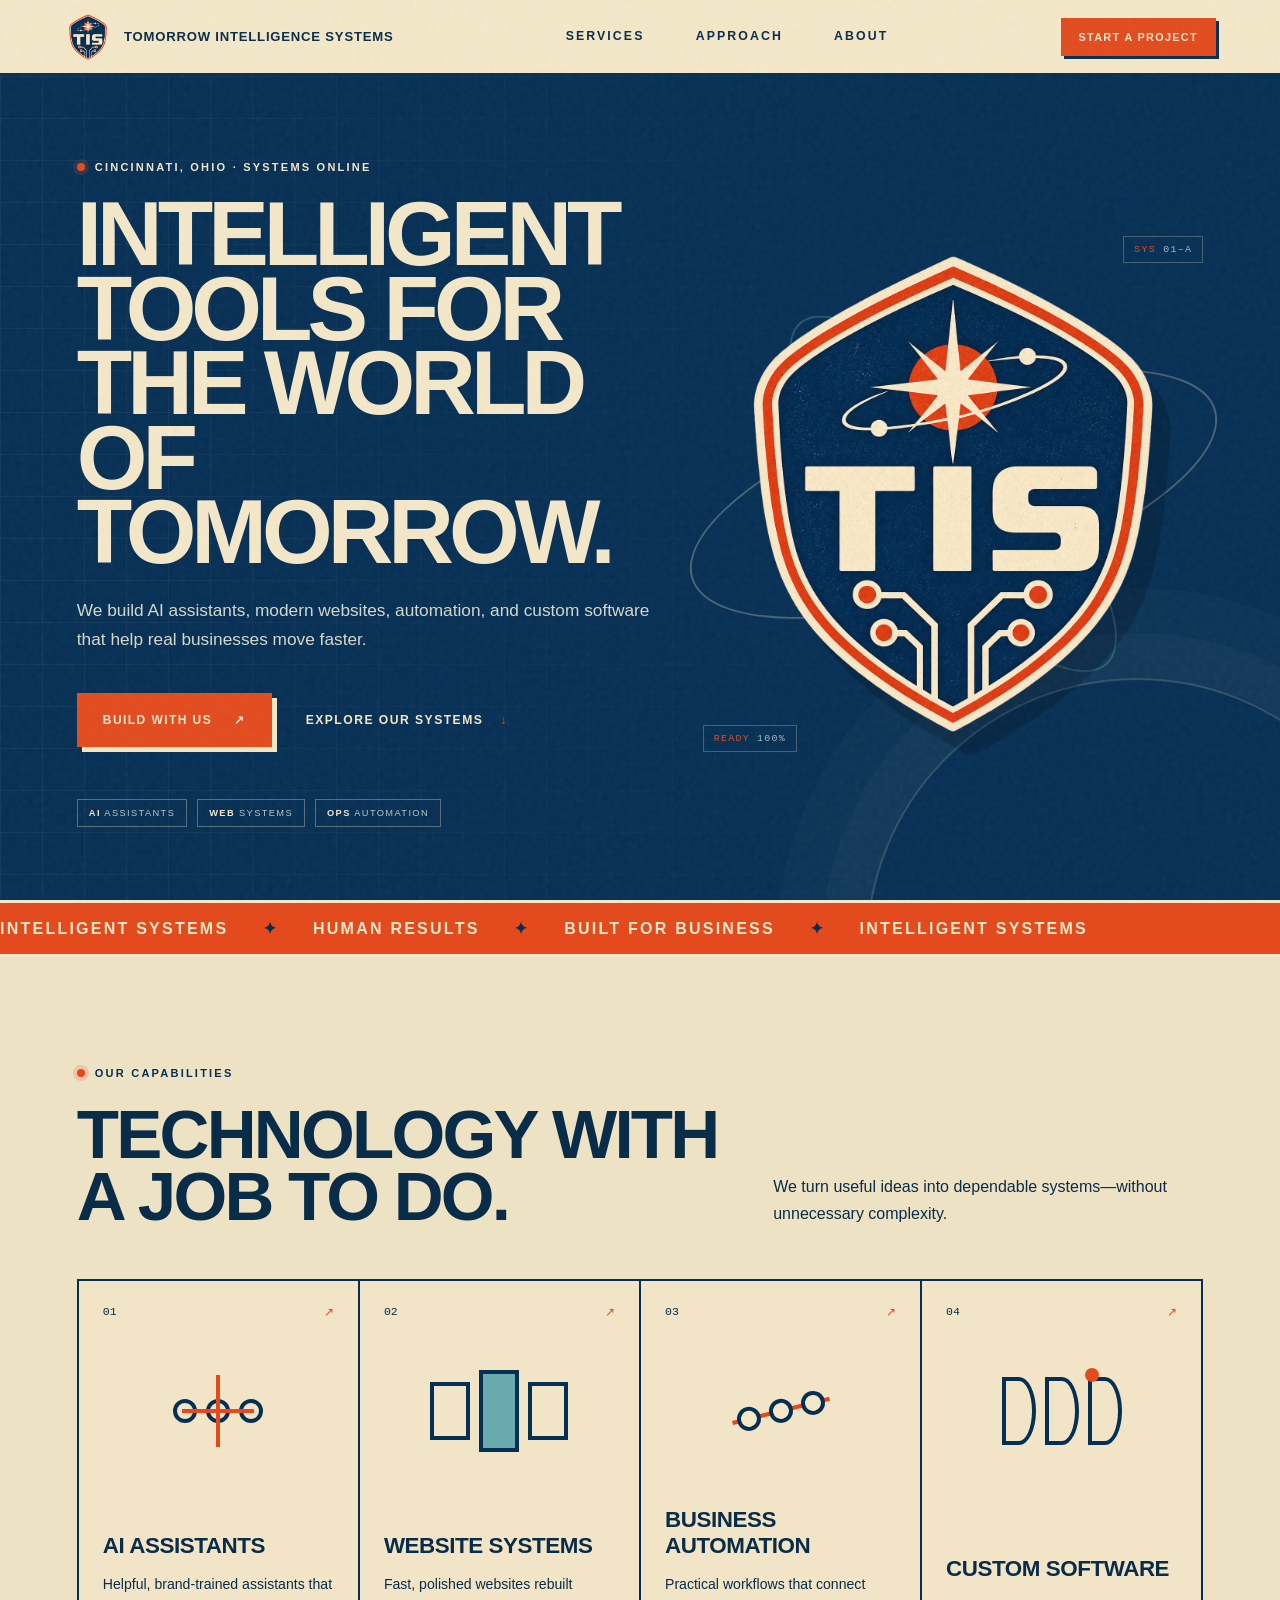
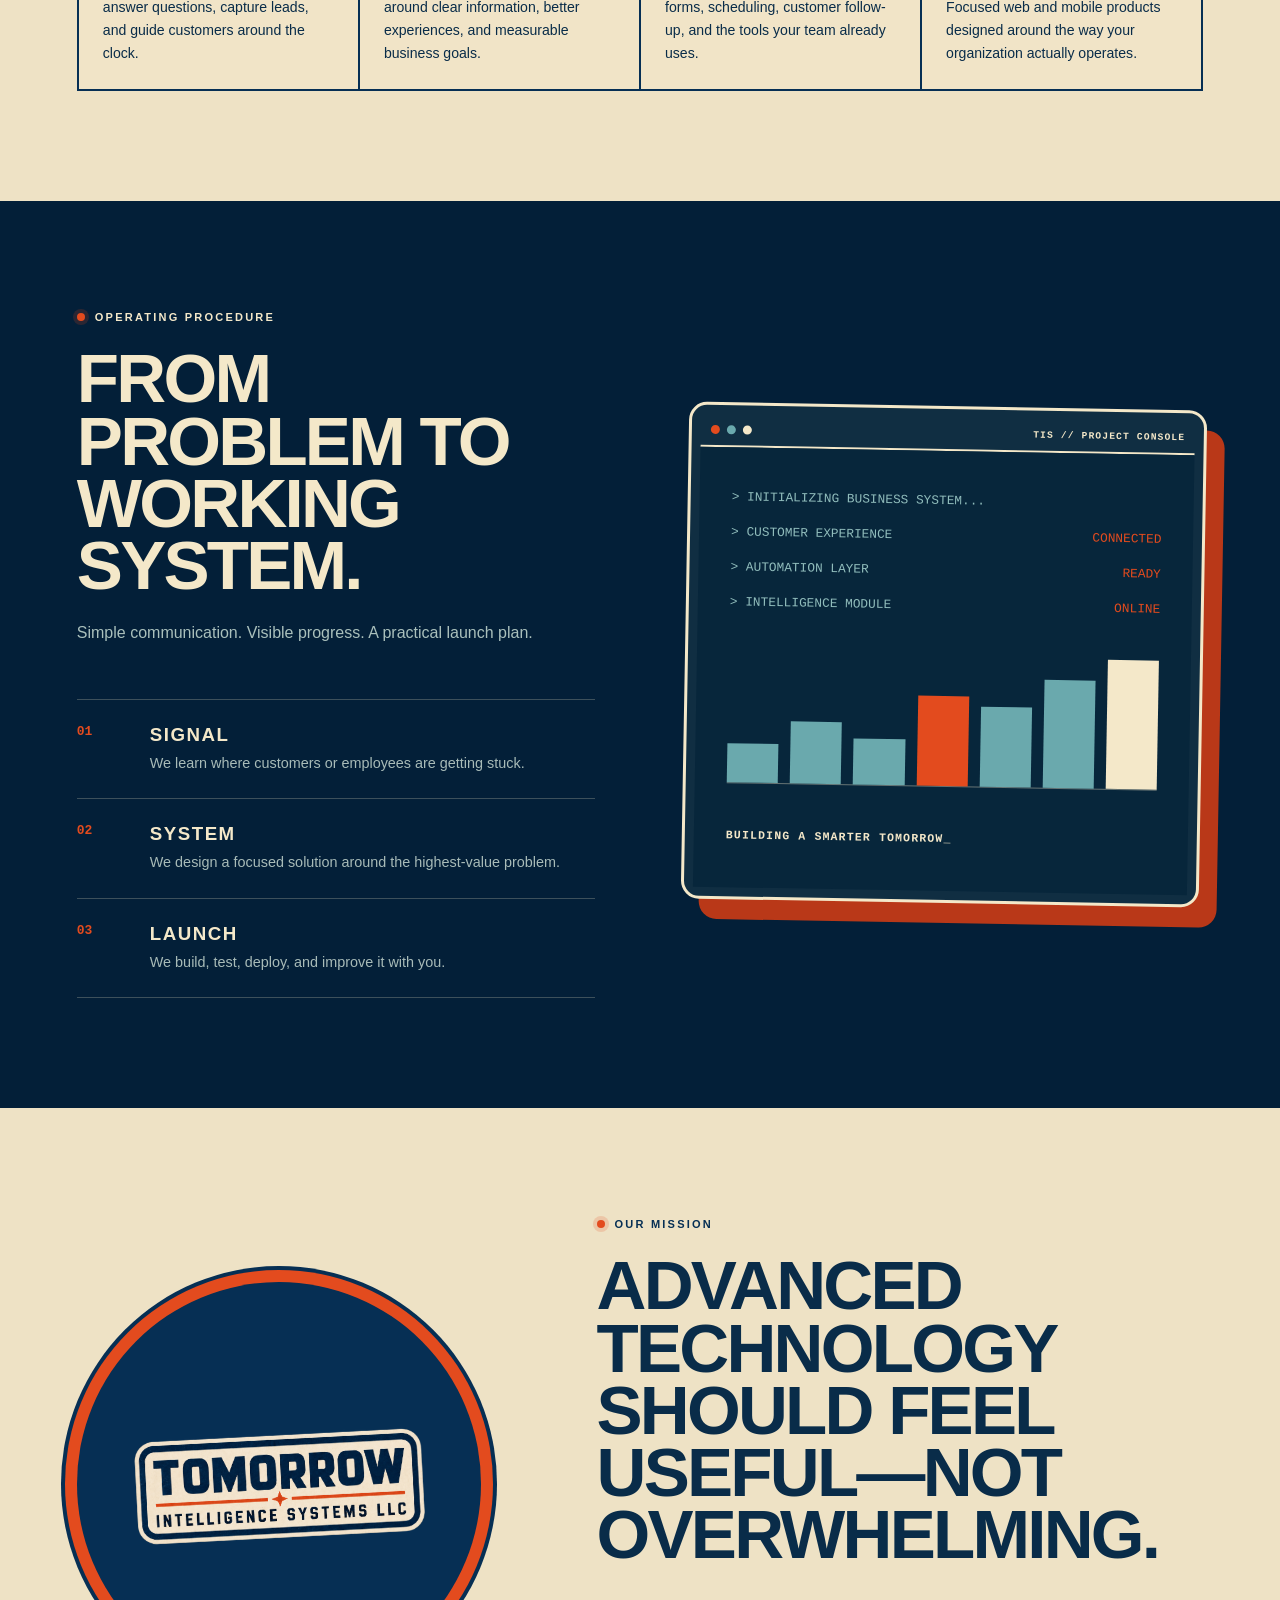
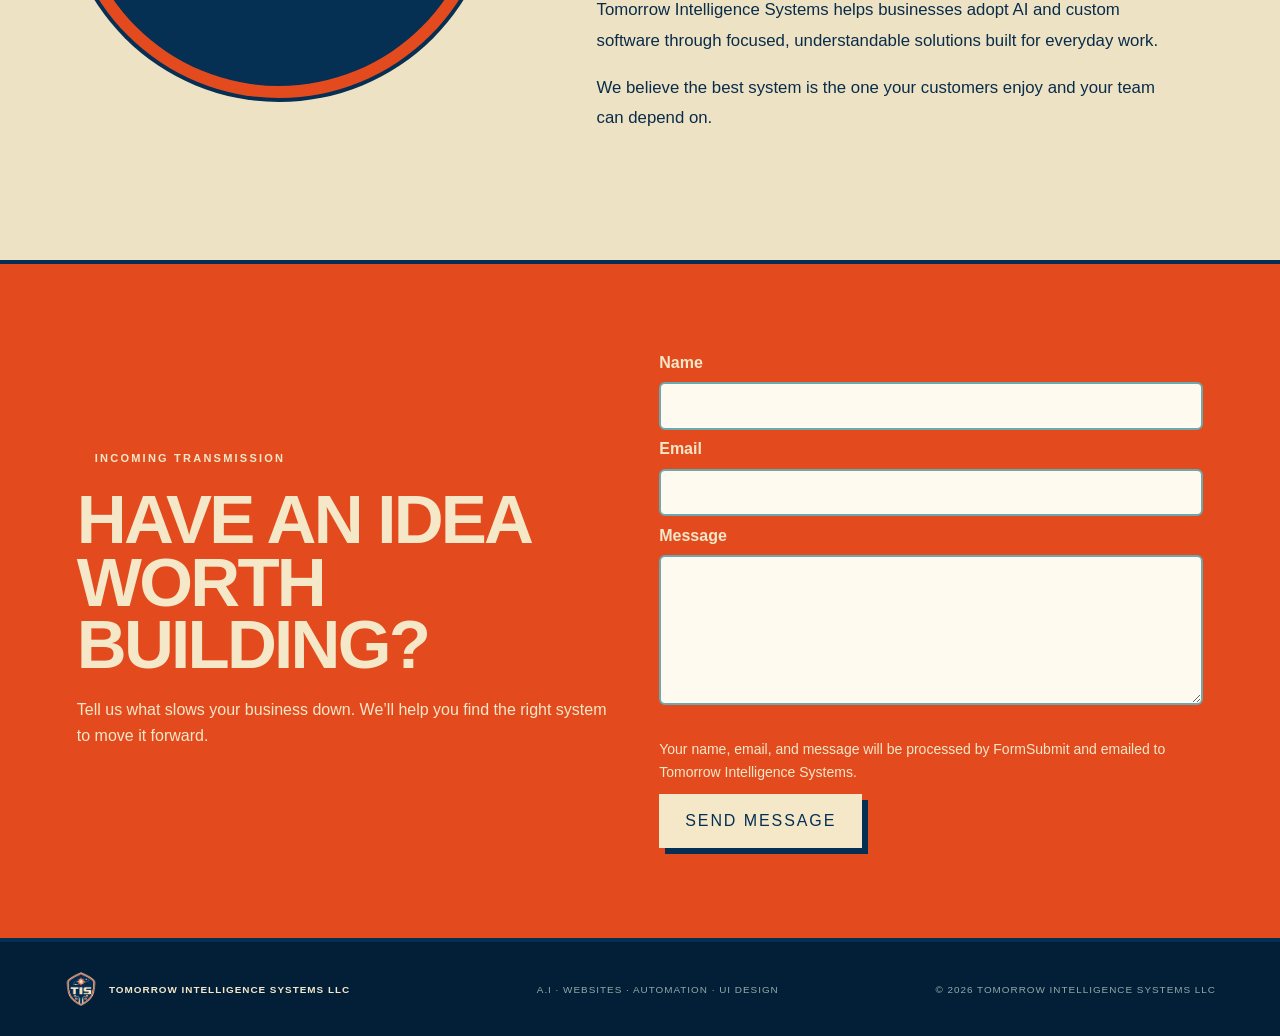
==== commit 5d572a74: "Update location from Orlando to Cincinnati" ====
--- a/index.html
+++ b/index.html
@@ -97,7 +97,7 @@
       <div class="hero-grid" aria-hidden="true"></div>
 
       <div class="hero-copy">
-        <p class="eyebrow"><span></span> Orlando, Florida · Systems online</p>
+        <p class="eyebrow"><span></span> Cincinnati, Ohio · Systems online</p>
         <h1>Intelligent tools for the world of tomorrow.</h1>
         <p class="hero-lede">
           We build AI assistants, modern websites, automation, and custom
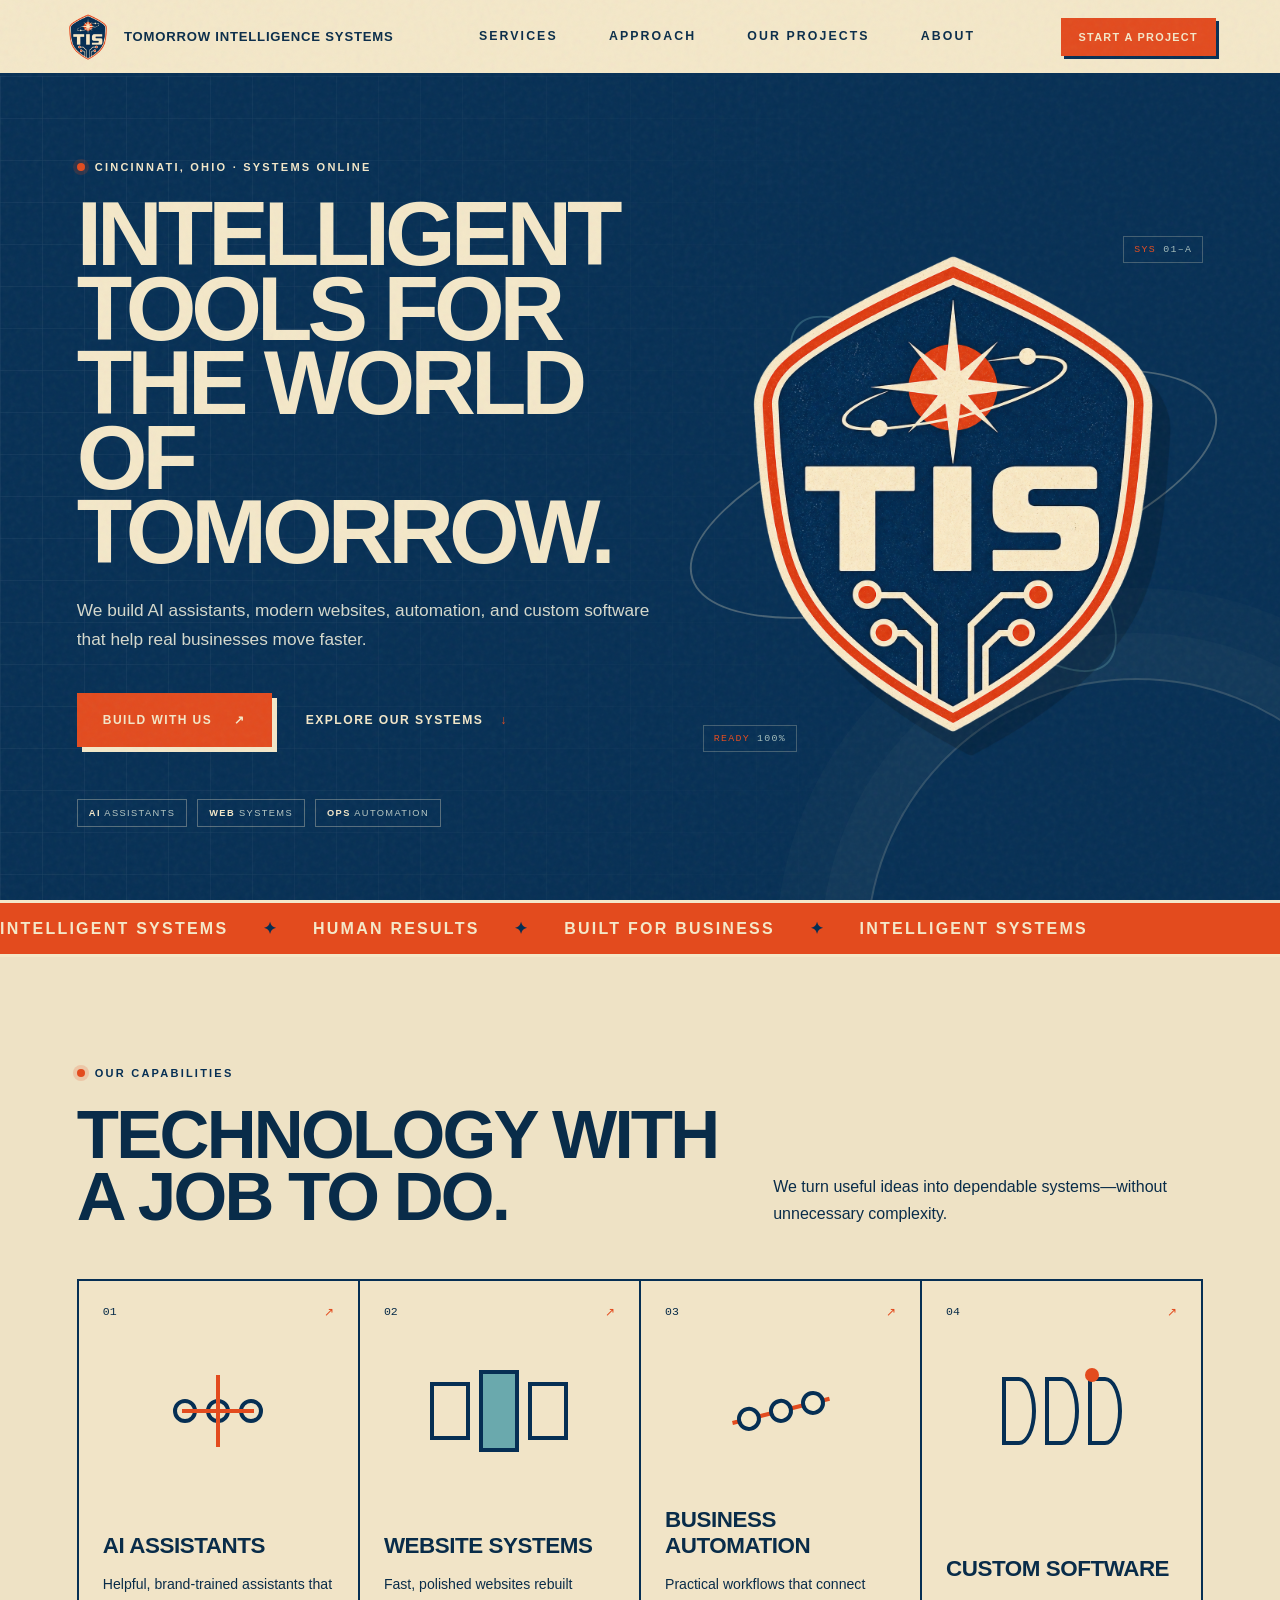
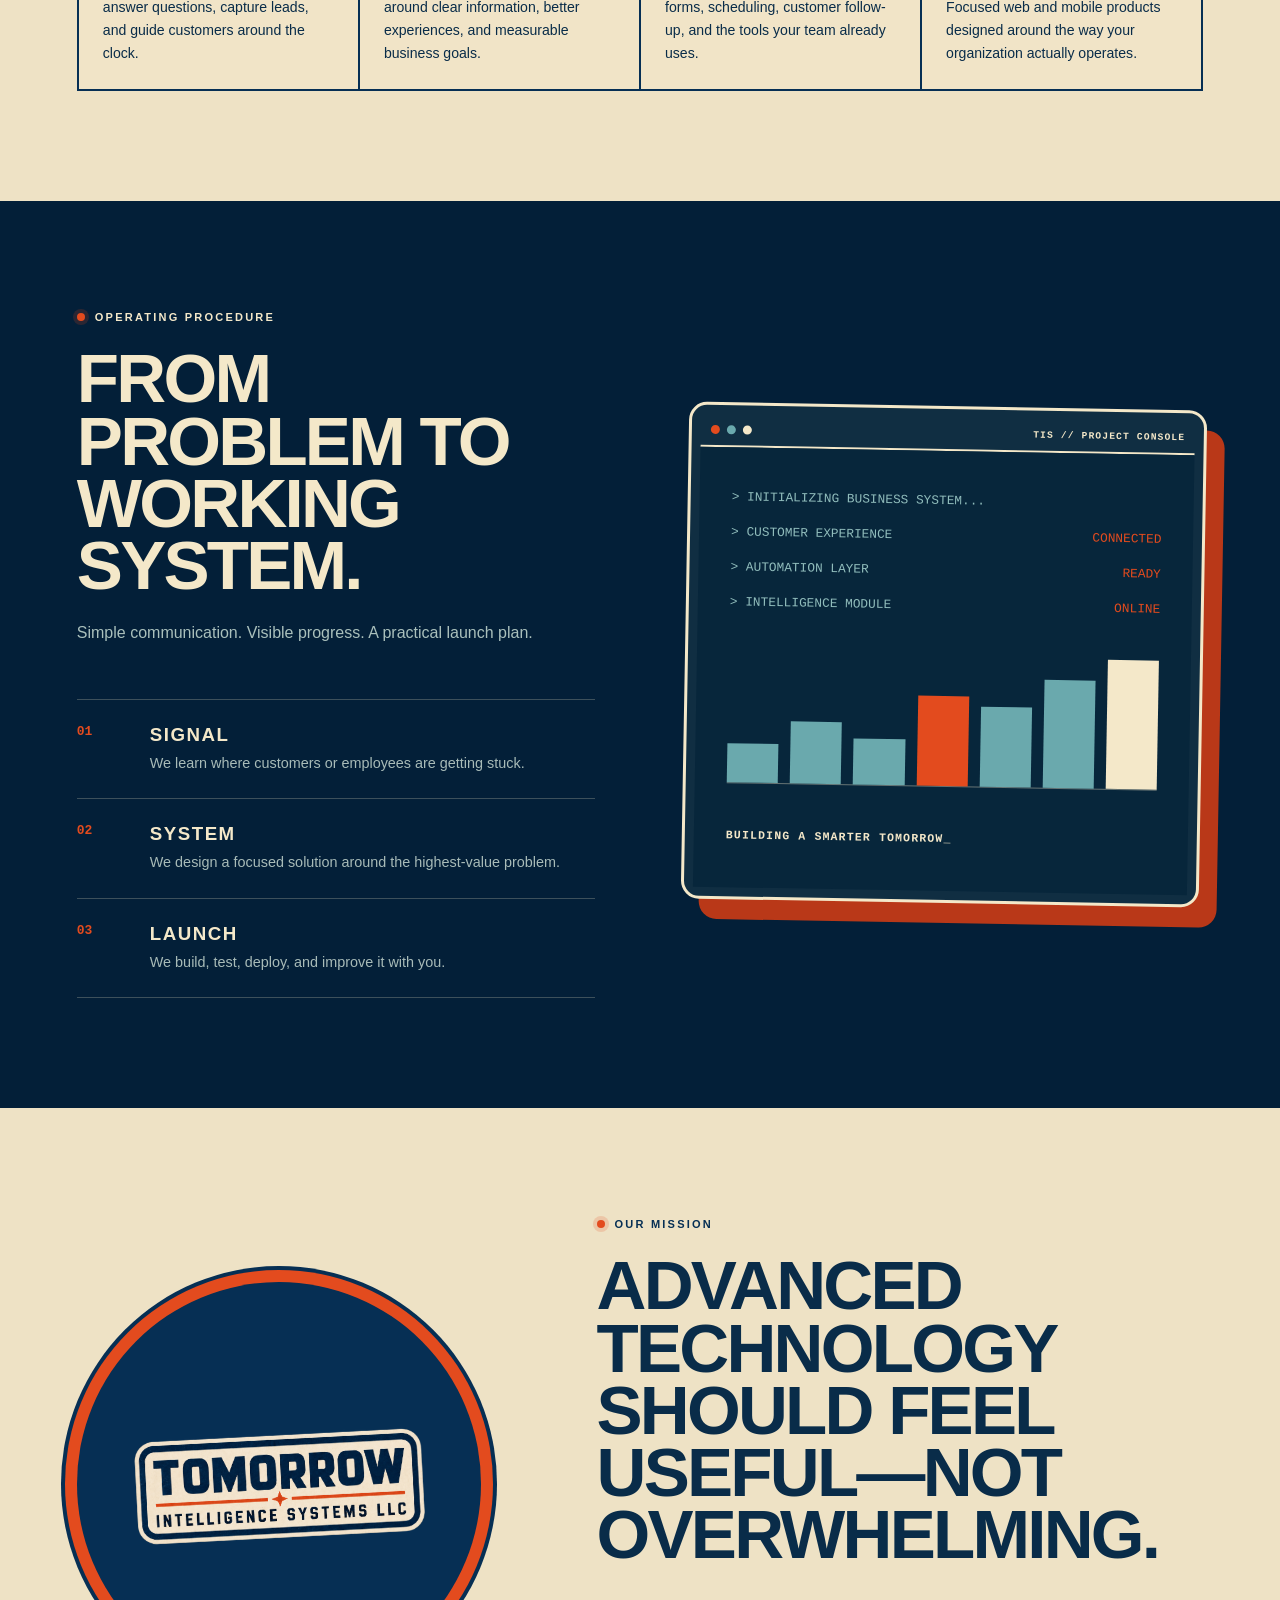
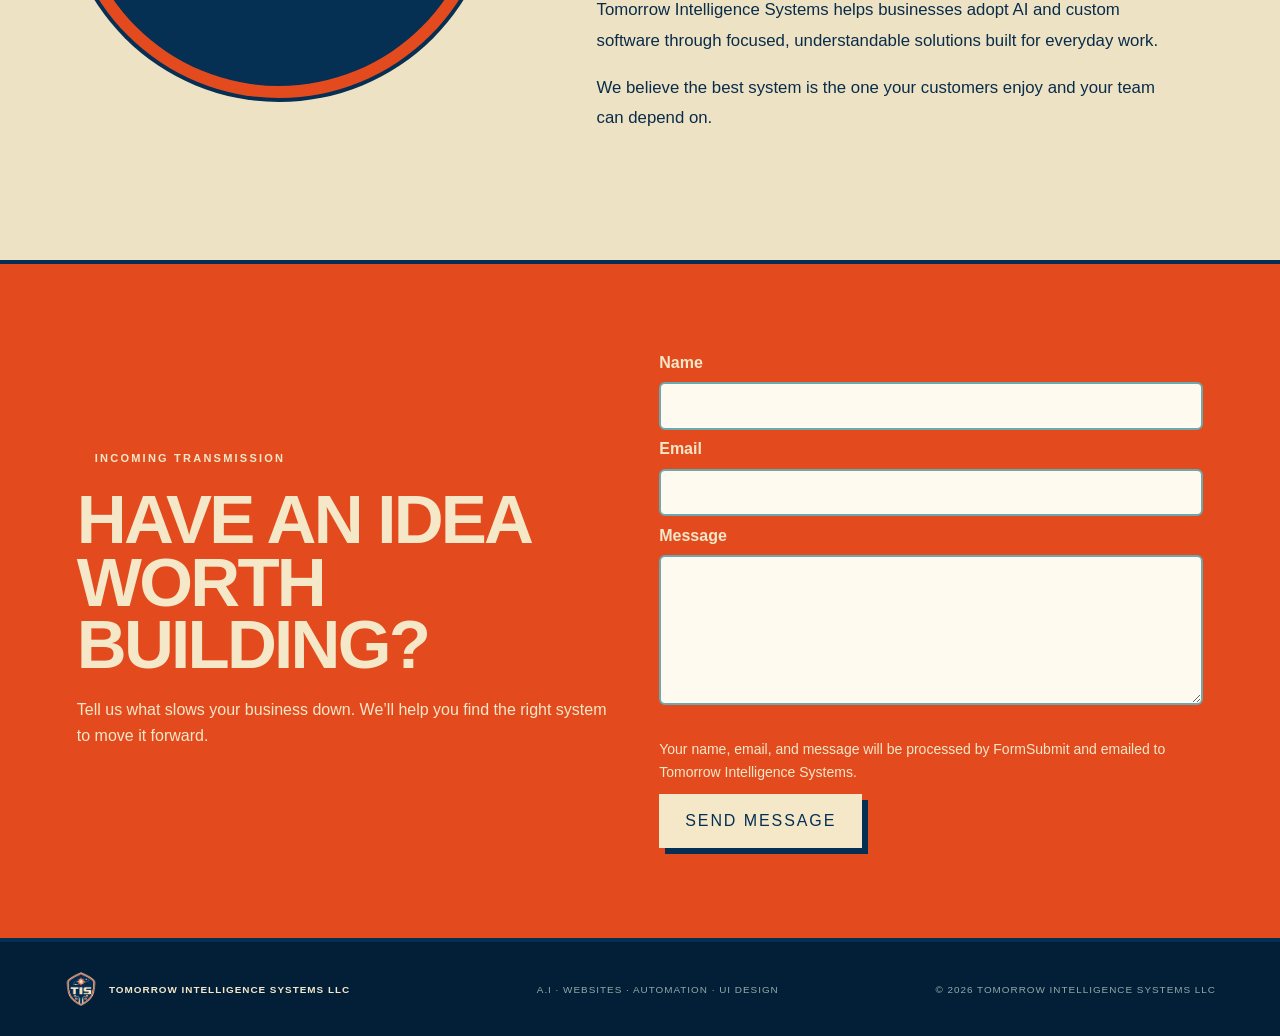
==== commit bf236c07: "Add link to 'Our Projects' in navigation" ====
--- a/index.html
+++ b/index.html
@@ -87,6 +87,7 @@
       <nav aria-label="Primary navigation">
         <a href="#services">Services</a>
         <a href="#approach">Approach</a>
+        <a href="projects.html">Our Projects</a>
         <a href="#about">About</a>
       </nav>
 
